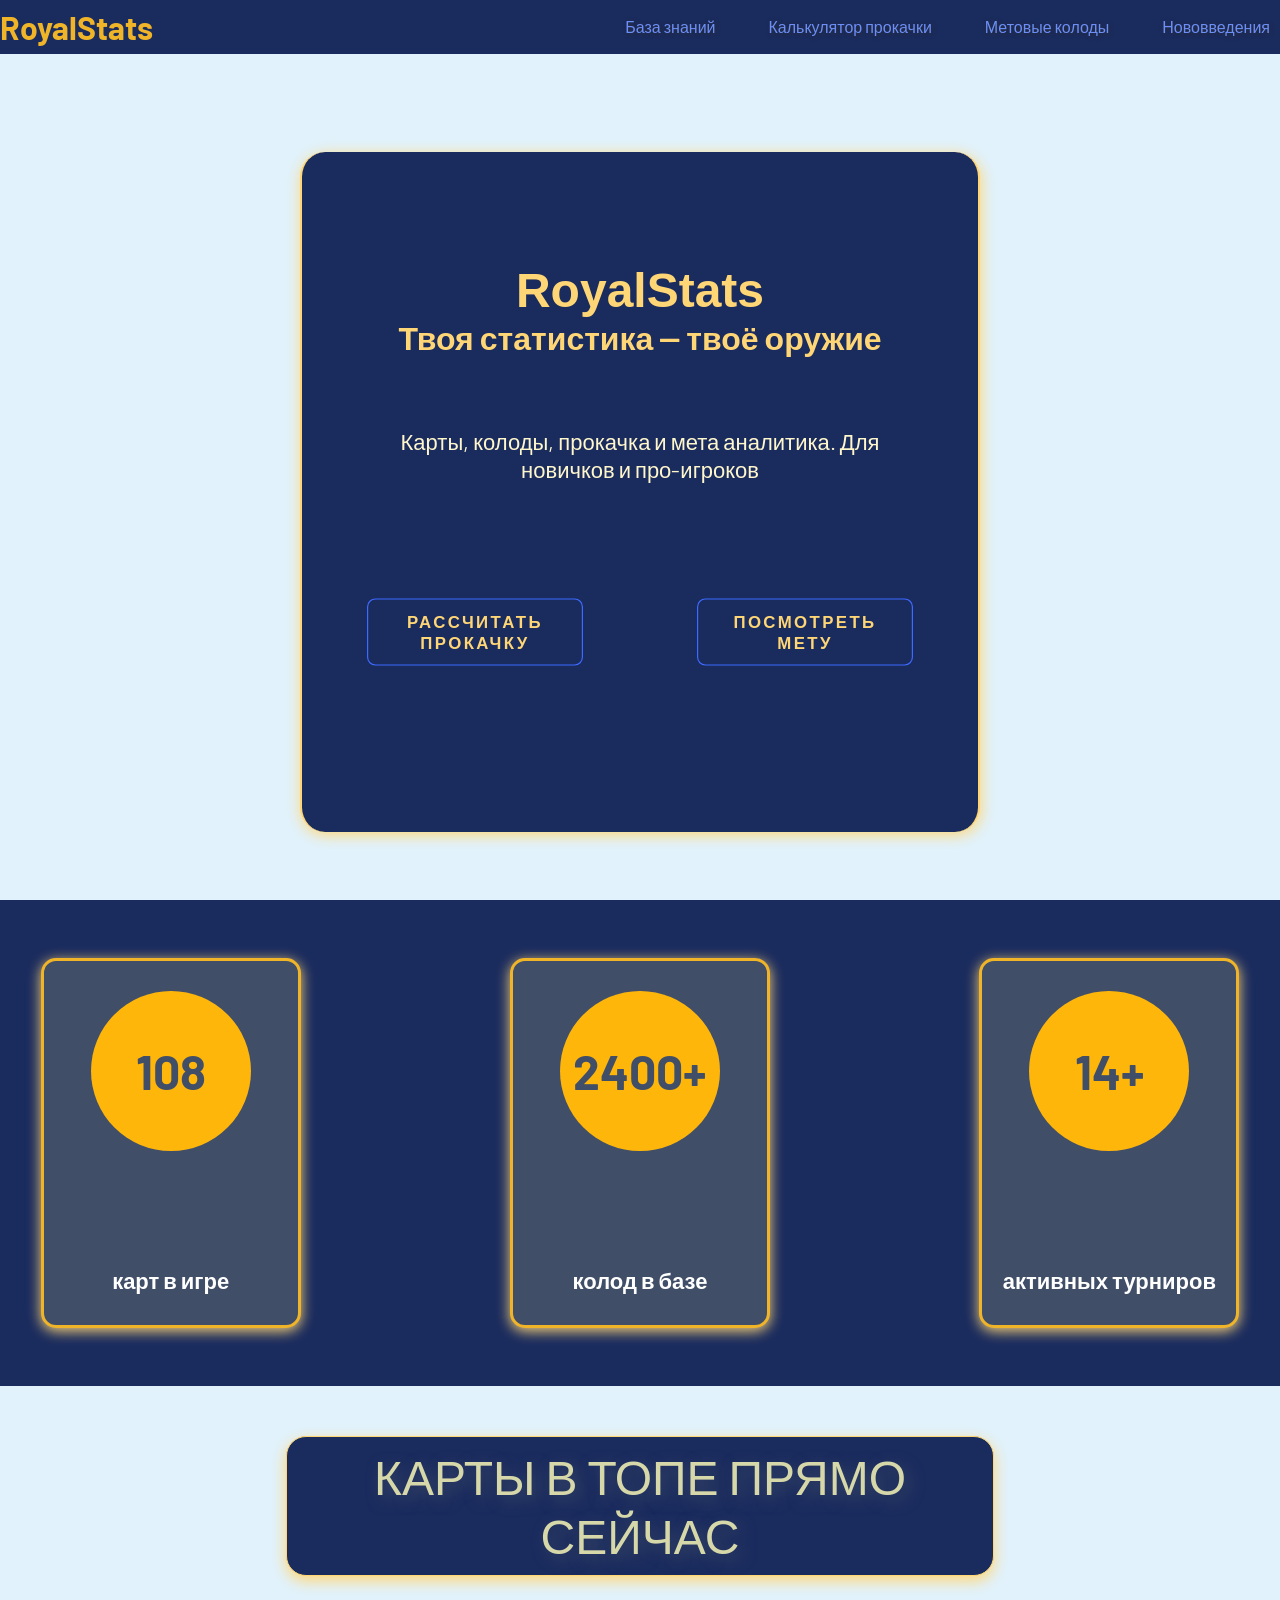
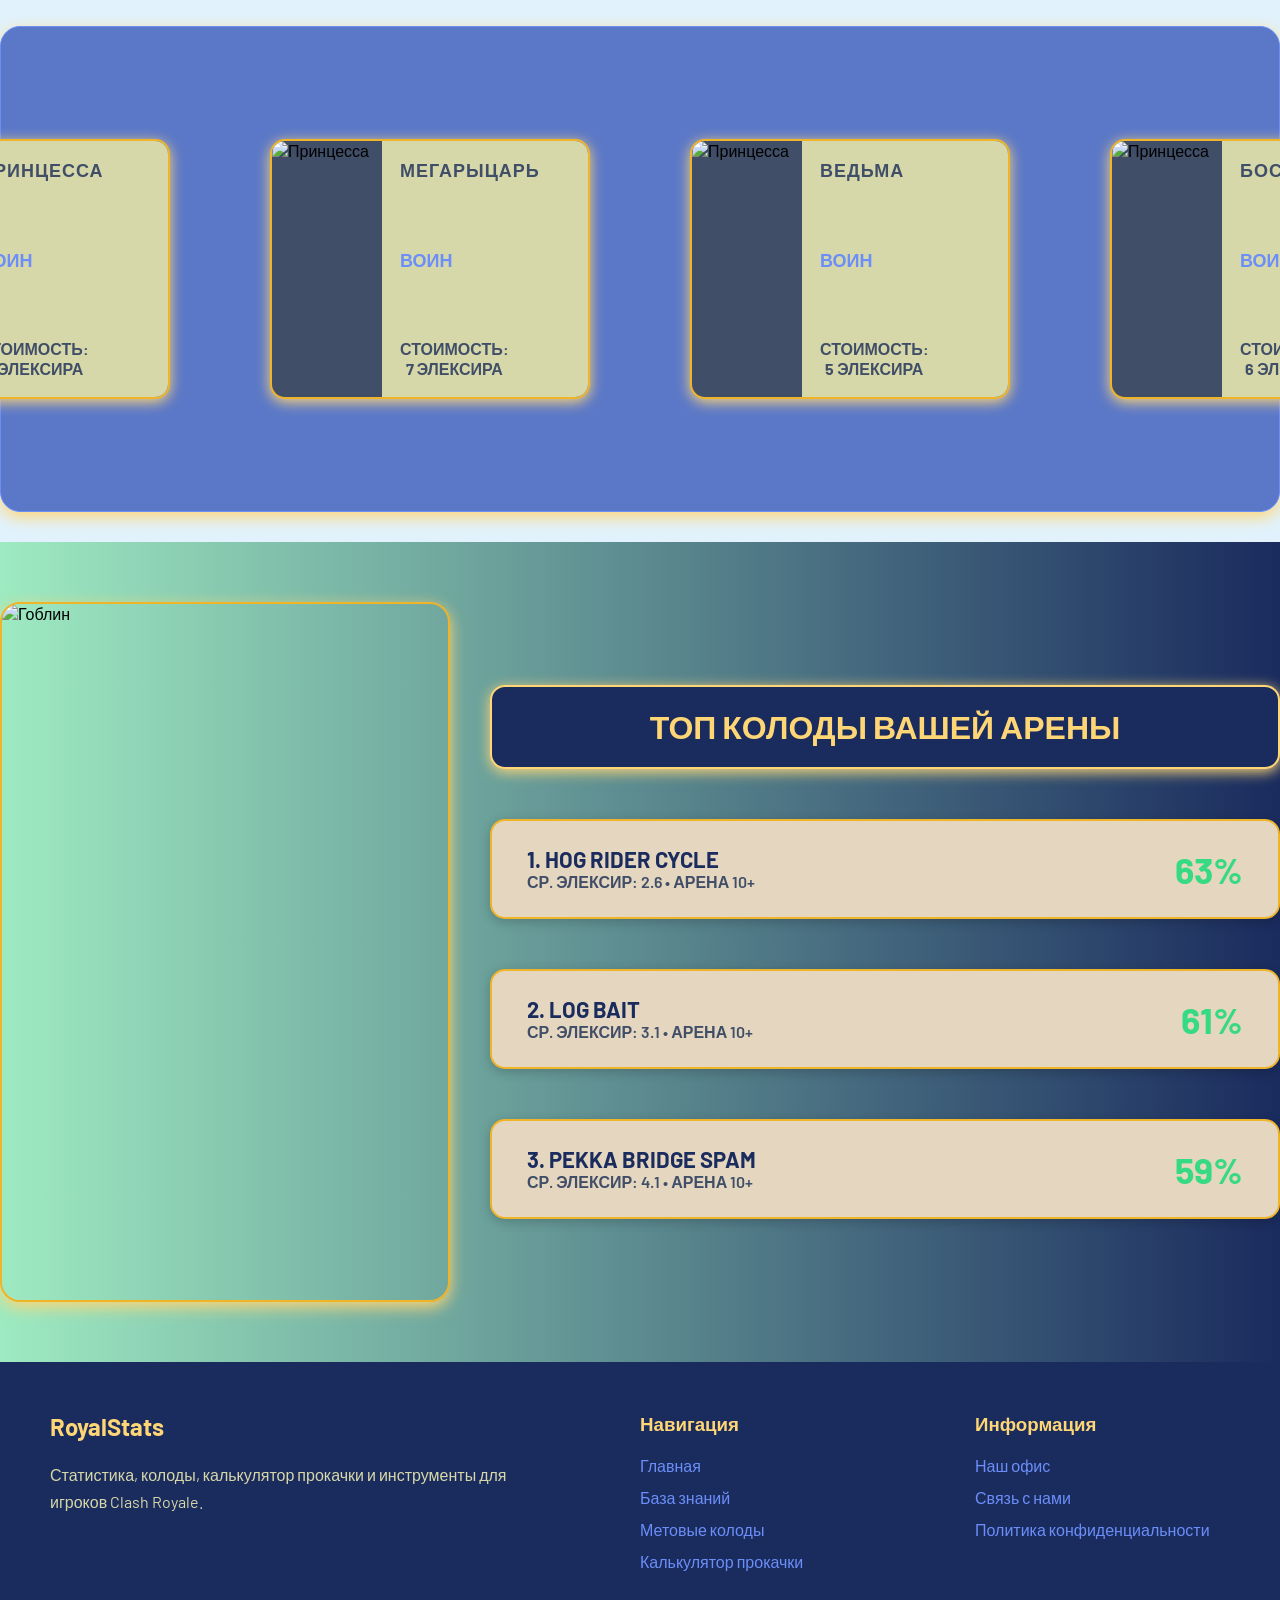
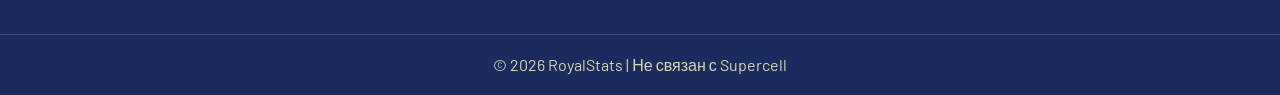
==== index.html @ 70704203 "Работающие ссылки" ====
<!DOCTYPE html>
<html lang="en">
<head>
    <meta charset="UTF-8">
    <meta name="viewport" content="width=device-width, initial-scale=1.0">
    <title>RoyalStats</title>
    <link rel="stylesheet" href="main.css">
    <link href="https://fonts.googleapis.com/css2?family=Barlow:wght@400;500;700&display=swap" rel="stylesheet">
</head>

<body>
    <header>
        <div class="Header__container">
            <div class="header__content">
                <div class="logo"><a href="https://denipopov.github.io/RoyaleStats"><h1>RoyalStats</h1></a></div>
                <div class="nuvbar">
                    <ul class="link">
                        <li class="list">
                            <a href="player.html" class="item">База знаний</a>
                        </li>
                        <li class="list">
                            <a href="calculator.html" class="item">Калькулятор прокачки</a>
                        </li>
                        <li class="list">
                            <a href="Meta_decks.html" class="item" id="meta">Метовые колоды</a>
                        </li>
                        <li class="list">
                            <a href="news.html" class="item">Нововведения</a>
                        </li>
                    </ul>
                </div>
            </div>
        </div>
    </header>
    <main>
        <!-- основная инфа с ссылками на следующие страницы(активные колоды с арен, <br>подсчет уровней карn и тд короче) -->
    <section class="sec1">
      <div class="sec1__conteiner">
        <div class="sec1__content">
            <div class="sec1__block-main">
                <div class="sec1__title">
                    <p class="T-up">RoyalStats</p>
                    <p class="T-down">Твоя статистика — твоё оружие</p>
                </div>
                <div class="sec1__subtitle">
                    <p>Карты, колоды, прокачка и мета аналитика. Для новичков и про-игроков</p>
                </div>
                <div class="sec1__btns">
                    <a href="calculator.html" class="btn">Рассчитать прокачку</a>
                    <a href="Meta_decks.html" class="btn">Посмотреть мету</a>
                </div>
            </div>
        </div>
      </div>
    </section>
    <section class="sec2">
        <div class="sec2__conteiner">
            <div class="sec2__content">
                <div class="sec2__block-card">
                    <div class="card">
                        <div class="cardNum">108</div>
                        <div class="cardText">карт в игре</div>
                    </div>
                    <div class="card">
                        <div class="cardNum">2400+</div>
                        <div class="cardText">колод в базе</div>
                    </div>
                    <div class="card">
                        <div class="cardNum">14+</div>
                        <div class="cardText">активных турниров</div>
                    </div>
                </div>
            </div>
        </div>
    </section>
    <section class="sec3">
        <div class="sec3__conteiner">
            <div class="sec3__content">
                <div class="sec3__block-info">
                    <div class="info__title">
                        <p>Карты в топе прямо сейчас</p>
                    </div>
                    <div class="info-cards">
                        <div class="unit">
                            <div class="unit__img">
                                <img src="https://media.ffycdn.net/eu/supercell/bjNCTZaWkfGonTc9Vd8p.png?width=2400" alt="Принцесса" width="100">
                            </div>
                            <div class="unit__info">
                                <p class="unit__name">ПРИНЦЕССА</p>
                                <p class="unit__type">ВОИН</p>
                                <p class="unit__cost">СТОИМОСТЬ:<br>3 ЭЛЕКСИРА</p>
                            </div>
                        </div>
                         <div class="unit">
                            <div class="unit__img">
                                <img src="https://media.ffycdn.net/eu/supercell/vJcQwhbsXh2pgHV2UdtN.png?width=2400" alt="Принцесса" width="100">
                            </div>
                            <div class="unit__info">
                                <p class="unit__name">мегарыцарь</p>
                                <p class="unit__type">ВОИН</p>
                                <p class="unit__cost">СТОИМОСТЬ:<br>7 ЭЛЕКСИРА</p>
                            </div>
                        </div>
                         <div class="unit">
                            <div class="unit__img">
                                <img src="https://media.ffycdn.net/eu/supercell/9o2BPCy7njYDQkThStkM.png?width=2400" alt="Принцесса" width="100">
                            </div>
                            <div class="unit__info">
                                <p class="unit__name">ведьма</p>
                                <p class="unit__type">ВОИН</p>
                                <p class="unit__cost">СТОИМОСТЬ:<br>5 ЭЛЕКСИРА</p>
                            </div>
                        </div>
                         <div class="unit">
                            <div class="unit__img">
                                <img src="https://media.ffycdn.net/eu/supercell/BtNo5Kb7xookemgfswKz.png?width=2400" alt="Принцесса" width="100">
                            </div>
                            <div class="unit__info">
                                <p class="unit__name">босс-бандитка</p>
                                <p class="unit__type">ВОИН</p>
                                <p class="unit__cost">СТОИМОСТЬ:<br>6 ЭЛЕКСИРА</p>
                            </div>
                        </div>
                    </div>
                </div>
            </div>
        </div>
    </section>
    <section class="sec4">
        <div class="sec4__container">
            <div class="sec4__content">
                <div class="sec4__left">
                    <img src="https://images2.alphacoders.com/128/thumb-1920-1284529.jpg" alt="Гоблин">
                </div>
                <div class="sec4__right">
                    <div class="sec4__title">
                        <h2>ТОП КОЛОДЫ ВАШЕЙ АРЕНЫ</h2>
                    </div>
                    <div class="deck-card">
                        <div class="deck-info">
                            <p>1. HOG RIDER CYCLE</p>
                            <span>СР. ЭЛЕКСИР: 2.6 • АРЕНА 10+</span>
                        </div>
                        <div class="deck-winrate">
                            63%
                        </div>
                    </div>
                    <div class="deck-card">
                        <div class="deck-info">
                            <p>2. LOG BAIT</p>
                            <span>СР. ЭЛЕКСИР: 3.1 • АРЕНА 10+</span>
                        </div>
                        <div class="deck-winrate">
                            61%
                        </div>
                    </div>
                    <div class="deck-card">
                        <div class="deck-info">
                            <p>3. PEKKA BRIDGE SPAM</p>
                            <span>СР. ЭЛЕКСИР: 4.1 • АРЕНА 10+</span>
                        </div>
                        <div class="deck-winrate">
                            59%
                        </div>
                    </div>
                </div>
            </div>
        </div>
    </section>
    </main>
<footer class="footer">
    <div class="footer__content">
        <div class="footer__about">
            <h2>RoyalStats</h2>
            <p>
                Статистика, колоды, калькулятор прокачки и инструменты
                для игроков Clash Royale.
            </p>
        </div>
        <div class="footer__links">
            <h3>Навигация</h3>
            <a href="#">Главная</a>
            <a href="#">База знаний</a>
            <a href="#">Метовые колоды</a>
            <a href="#">Калькулятор прокачки</a>
        </div>
        <div class="footer__info">
            <h3>Информация</h3>
            <a href="https://maps.app.goo.gl/2d6aUvVsrnce1ypQ6" target="_blank">Наш офис</a>
            <a href="tel:+79294339472">Связь с нами</a>
            <a href="#">Политика конфиденциальности</a>
        </div>
    </div>
    <div class="footer__bottom">
        © 2026 RoyalStats | Не связан с Supercell
    </div>
</footer>
</body>
</html>
---- main.css ----
:root {
    --mainCol: #1A2B5E;
    --mainCol2: #404e68;
    --AkcCol: #6b8ef8;
    --goldCol: #F0B429;
    --lightgold: #ffd676;
    --cardBG: #d7d8a9;
    --redAkc: #DC143C;
    --akcGold:#ffb60b;
    --green: #36DA82;
    --lightGreen:#9eeac1;
    --fon: #e1f2fd;
    --cards: rgb(228, 214, 191);
    --textCol: #2C2C2A;
    --mainSize: 18px;
    --hs: 32px;
    --backText: 12px;
}

* {
    margin: 0;
    padding: 0;
    box-sizing: border-box;
    font-family: 'Barlow', sans-serif;
}

body {
    overflow-x: hidden;
}

/* Animations */
@keyframes sh02 {
    from {
        opacity: 0;
        left: 0%;
    }
    50% {
        opacity: 1;
    }
    to {
        opacity: 0;
        left: 100%;
    }
}

/* Typography */
a {
    text-decoration: none;
}

h1 {
    color: var(--goldCol);
}

h1::before {
    content: '';
    top: 20px;
    left: 15px;
    position: relative;
    z-index: 2;
    width: 10px;
    height: 10px;
    background-color: var(--redAkc);
    border-radius: 50%;
}
body{
    
}
/* Header */
.Header__container {
    display: flex;
    justify-content: center;
    background: var(--mainCol);
    background-size: cover;
    background-position: center;
    background-repeat: no-repeat;
    background-attachment: fixed;
    height: 6vh;
}

.header__content {
    width: 100vw;
    margin: 0 auto;
    max-width: 1500px;
    display: flex;
    justify-content: space-between;
    align-items: center;
}

/* Navigation */
.nuvbar ul {
    list-style: none;
    padding: 0;
}

.nuvbar li {
    display: inline-block;
    margin-right: 10px;
}

.nuvbar a {
    color: var(--AkcCol);
    text-shadow: 1px 1px 4px #2C2C2A;
    transition: all 0.3s ease-out;
    padding-left: 40px;
}

.nuvbar a:hover {
    color: var(--goldCol);
}
main {
    width: 100vw;
    height: auto;
    background-color: var(--fon);
}

.sec1 {
    height: 94vh;
    background: url('https://images.alphacoders.com/127/thumb-1920-1270388.jpg');
    background-size: cover;
    background-position: center;
    background-repeat: no-repeat;
    width: 100vw;
    display: grid;
    grid-template-rows: 1fr 1fr;
    padding: 15px;
    gap: 30px;
}
.sec1__conteiner{
    display: grid;
    height: 94vh;
    align-items: center;
    gap: 10px;
}
.sec1__content {
    width: 680px;
    max-width: 60%;
    padding: 60px;
    min-height: 40vh;
    text-align: center;
    height: 680px;
    background-color: var(--mainCol);
    border-radius: 25px;
    margin: 0 auto;
    color: var(--textCol);
    /* Border only left and right + bottom (как у вас) */
    border-left: 2px solid var(--lightgold);
    border-right: 2px solid var(--lightgold);
    /* Box-shadow только слева и справа */
    box-shadow: 1px 3px 15px rgb(255, 214, 118);
    z-index: 1;
}
.sec1__block-main {
    display: grid;
    height: 80%;
    grid-template-rows: repeat(2, 1fr);
    justify-content: center;
    align-content: start;
    align-items: center;
}
.sec__Title p {
    display: flex;
    justify-content: center;
}

.T-up {
    font-size: 500%;
    font-size: 48px;
    font-weight: bold;
    font-family: Arial, Helvetica, sans-serif;
    color: var(--lightgold);
}

.T-down {
    font-size: 32px;
    font-weight: 600;
    color: var(--lightgold);
}
.sec__Title p{
    text-shadow: 4px 3px 8px #d1a18a;
}
.sec1__subtitle {
    font-family: Arial, Helvetica, sans-serif;
    position: relative;
    margin-top: -100px;
    padding: 10px;
    font-size: 22px;
    align-items: center;
    color: #fff7cc;
}

/* Buttons */
.sec1__btns {
    display: flex;
    justify-content: center;
    column-gap: 150px;
    align-items: end;
}

.btn {
    position: relative;
    display: inline-block;
    background-color: var(--mainCol);
    padding: 10px 20px;
    border-radius: 7px;
    border: 1px solid rgb(61, 106, 255);
    font-size: 14px;
    text-transform: uppercase;
    font-weight: 600;
    letter-spacing: 2px;
    color: var(--lightgold);
    overflow: hidden;
    box-shadow: 0 0 0 0 transparent;
    transition: all 0.2s ease-in;
    cursor: pointer;
    transform: scale(1.2);
    text-align: center;
    width: 180px;
}

.btn:hover {
    background: rgb(61, 106, 255);
    box-shadow: 0 0 30px 5px rgba(0, 142, 236, 0.815);
}

.btn::before {
    content: '';
    display: block;
    width: 0;
    height: 86%;
    position: absolute;
    top: 7%;
    left: 0;
    opacity: 0;
    background: #fff;
    box-shadow: 0 0 50px 30px #fff;
    transform: skewX(-20deg);
}

.btn:hover::before {
    animation: sh02 0.5s linear;
}

/* секция 2 */
.sec2{
    /*  */
}
.sec2__conteiner{
    height: 54vh;
    background:var(--mainCol);
    width: 100vw;
}
.sec2__content{
    width: 100%;
    max-width: 1600px;
    margin: 0 auto;
}
.sec2__block-card{
    height: 54vh;
    display: grid;
    justify-items: center;
    align-items: center;
    text-align: center;
    grid-template-columns: repeat(3, 1fr);
    gap: 10%;
}
.card {
    width: 260px;
    height: 370px;
    display: flex;
    flex-direction: column;
    justify-content: space-between;
    align-items: center;
    padding: 30px 20px;
    border: 3px solid var(--goldCol);
    border-radius: 15px;
    box-shadow: 0px 3px 14px var(--lightgold);
    background-color: var(--mainCol2);
}

.cardNum {
    width: 160px;
    height: 160px;
    border-radius: 50%;
    background-color: var(--akcGold);
    display: flex;
    justify-content: center;
    align-items: center;
    font-size: 48px;
    font-weight: bold;
    color: var(--mainCol2);
}

.cardText {
    font-size: 22px;
    font-weight: 600;
    color: white;
    text-align: start;
}
/* section 3 */
.sec3{
}
.sec3__conteiner{
    height: 84vh;
    background: url('https://images5.alphacoders.com/127/thumb-1920-1270387.jpg');
    background-size: 100% 100%;
    background-position: center;
    background-repeat: no-repeat;
}
.sec3__content{
    width: 100%;
    max-width: 1600px;
    margin: 0 auto;
}
.info__title{
    font-size: 48px;
    color: var(--mainCol2);
    text-align: center;
    display: flex;
    justify-content: center;
    padding: 50px;
}
.info__title p{
    border: 1px solid var(--lightgold);
    border-radius: 20px;
    background-color: var(--mainCol);
    width: 60%;
    padding: 10px;
    text-transform: uppercase;
    color: var(--cardBG);
    text-shadow:5px 5px 15px var(--mainCol2);
    box-shadow: 0px 5px 15px var(--lightgold);
}
.info-cards{
    display: grid;
    height: 54vh;
    padding: 20px;
    grid-template-columns: 1fr 1fr 1fr 1fr;
    gap: 100px;
    align-items: center;
    justify-content: center;
    border: 1px solid var(--AkcCol);
    background-color: #4462bed8;
    box-shadow: 0px 5px 16px var(--lightgold);
    border-radius: 20px;
}
.unit {
    width: 320px;
    height: 260px;
    border-radius: 15px;
    overflow: hidden;
    background-color: var(--mainCol2);
    border: 2px solid var(--goldCol);
    box-shadow: 0px 3px 14px var(--lightgold);
    display: flex;
    flex-direction: row;
    flex-shrink: 0;
}
.unit__img {
    width: 110px;
    min-width: 110px;
    height: 100%;
    overflow: hidden;
}
.unit__img img {
    width: 100%;
    height: 100%;
    object-fit: cover;
    object-position: top center;
}
.unit__info {
    flex: 1;
    min-width: 0;
    padding: 18px;
    background-color: var(--cardBG);
    display: flex;
    flex-direction: column;
    text-align: center;
    justify-content: space-between; /* имя сверху, стоимость снизу */
    align-items: flex-start;
}
.unit__name {
    font-size: 18px;
    font-weight: 700;
    color: var(--mainCol2);
    text-transform: uppercase;
    letter-spacing: 1px;
    white-space: nowrap;
    overflow: hidden;
    text-overflow: ellipsis;
    align-self: flex-start;
}
.unit__type {
    font-size: 18px;
    font-weight: bold;
    color: var(--AkcCol);
}
.unit__cost {
    display: flex;
    align-items: end;
    align-self: flex-start;
    font-size: 16px;
    color: var(--mainCol2);
    font-weight: bold;
}

/* сек 4 */
.sec4__container{
    background: linear-gradient(
        90deg,
        var(--lightGreen),
        var(--mainCol)
    );
    padding: 60px 0;
}
.sec4__content{
    max-width: 1600px;
    margin: 0 auto;
    display: grid;
    grid-template-columns: 450px 1fr;
    gap: 40px;
    align-items: center;
}
.sec4__left{
    height: 700px;
    overflow: hidden;
    border-radius: 20px;
    border: 2px solid var(--goldCol);
    box-shadow: 0px 5px 16px var(--lightgold);
}
.sec4__left img{
    width: 100%;
    height: 100%;
    object-fit: cover;
}
.sec4__right{
    display: flex;
    flex-direction: column;
    gap: 50px;
}
.sec4__title{
    background: var(--mainCol);
    border-radius: 15px;
    padding: 20px;
    text-align: center;
    border: 2px solid var(--lightgold);
    box-shadow: 0px 3px 14px var(--lightgold);
}
.sec4__title h2{
    color: var(--lightgold);
    font-size: 32px;
}
.deck-card{
    background: var(--cards);
    border-radius: 15px;
    padding: 25px 35px;
    display: flex;
    justify-content: space-between;
    align-items: center;
    border: 2px solid var(--goldCol);
    box-shadow: 0px 3px 12px rgba(0,0,0,.2);
    transition: .3s;
}
.deck-card:hover{
    transform: translateY(-4px);
}
.deck-info p{
    font-size: 22px;
    font-weight: 700;
    color: var(--mainCol);
}
.deck-info span{
    color: var(--mainCol2);
    font-weight: 600;
}
.deck-winrate{
    font-size: 36px;
    font-weight: bold;
    color: var(--green);
}
.footer{
    background-color: var(--mainCol);
    /*border-top: 2px solid var(--goldCol);*/
}
.footer__content{
    max-width: 1600px;
    margin: 0 auto;
    padding: 50px;

    display: grid;
    grid-template-columns: 2fr 1fr 1fr;
    gap: 80px;
}
.footer h2,
.footer h3{
    color: var(--lightgold);
    margin-bottom: 20px;
}
.footer p{
    color: var(--cardBG);
    line-height: 1.7;
}
.footer a{
    display: block;
    margin-bottom: 12px;
    color: var(--AkcCol);
    transition: .3s;
}
.footer a:hover{
    color: var(--goldCol);
}
.footer__bottom{
    text-align: center;
    padding: 20px;

    color: var(--cardBG);

    border-top: 1px solid rgba(255,255,255,.15);
}
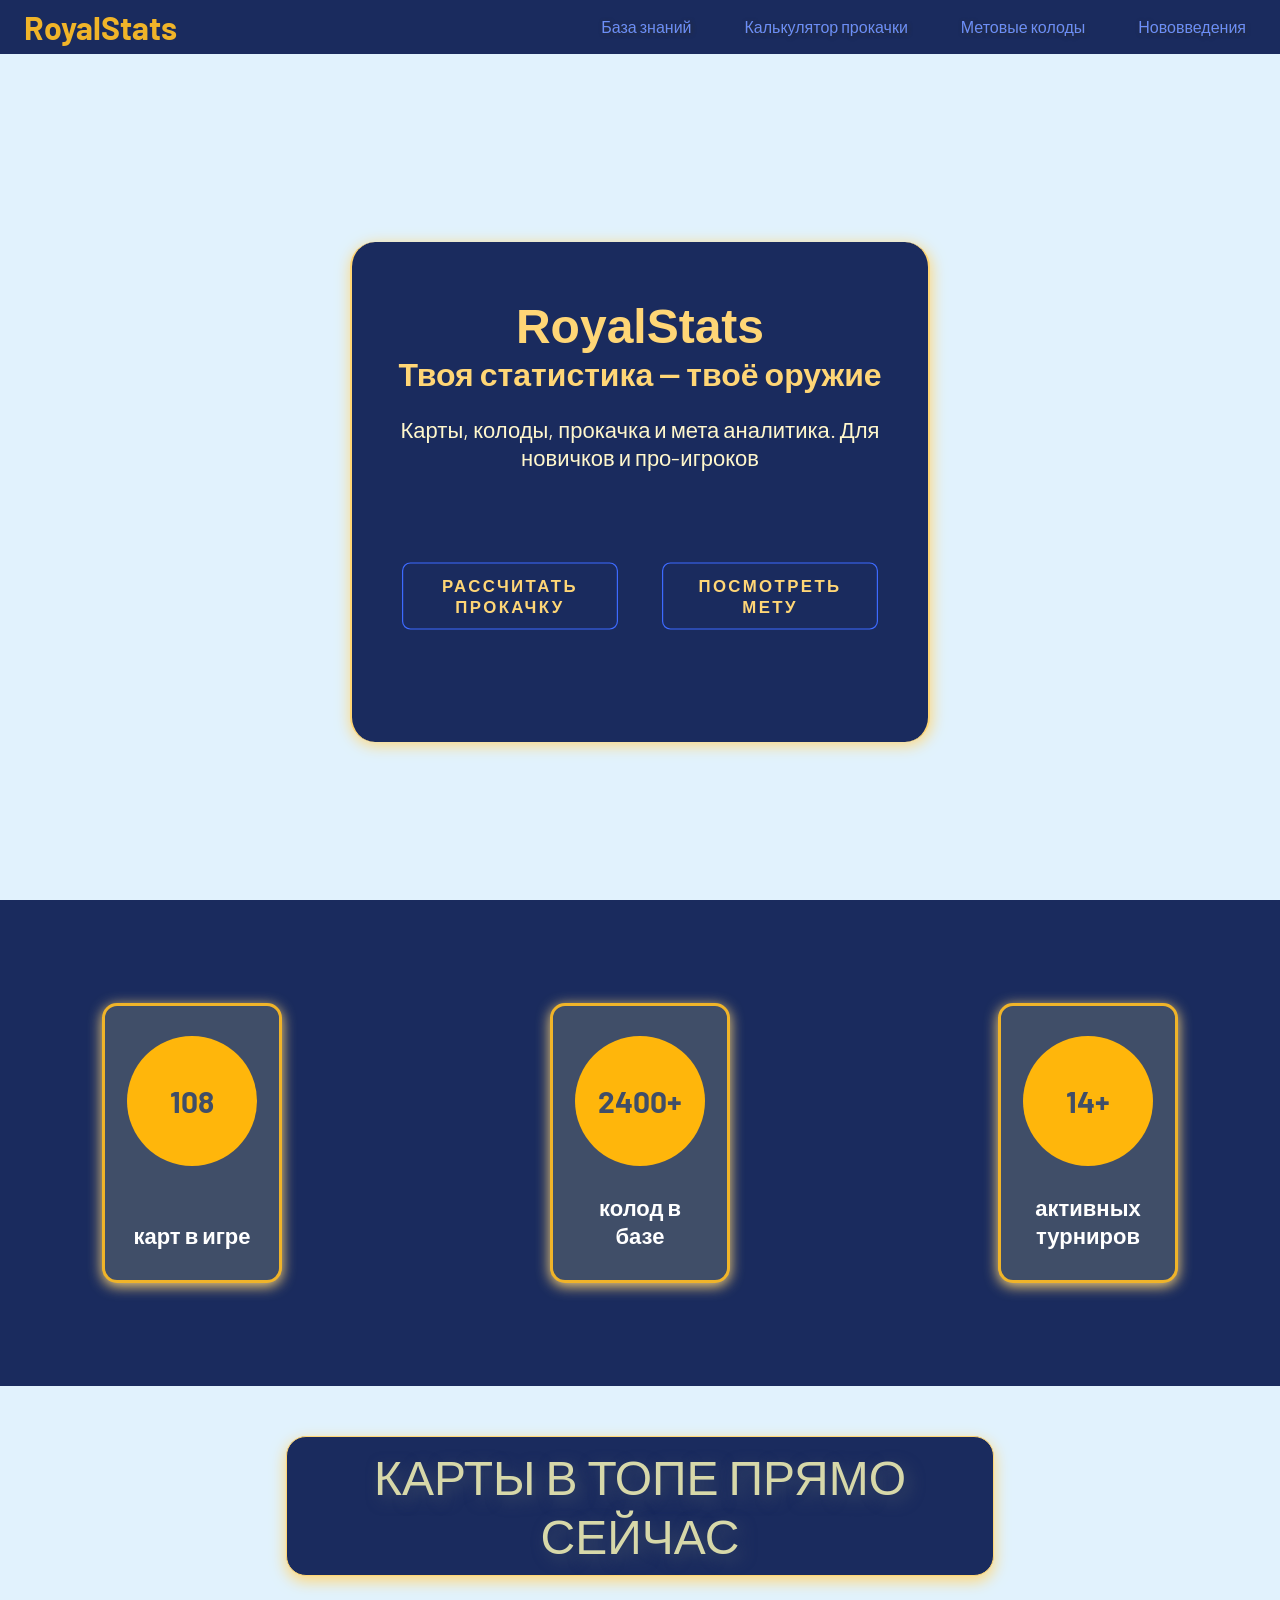
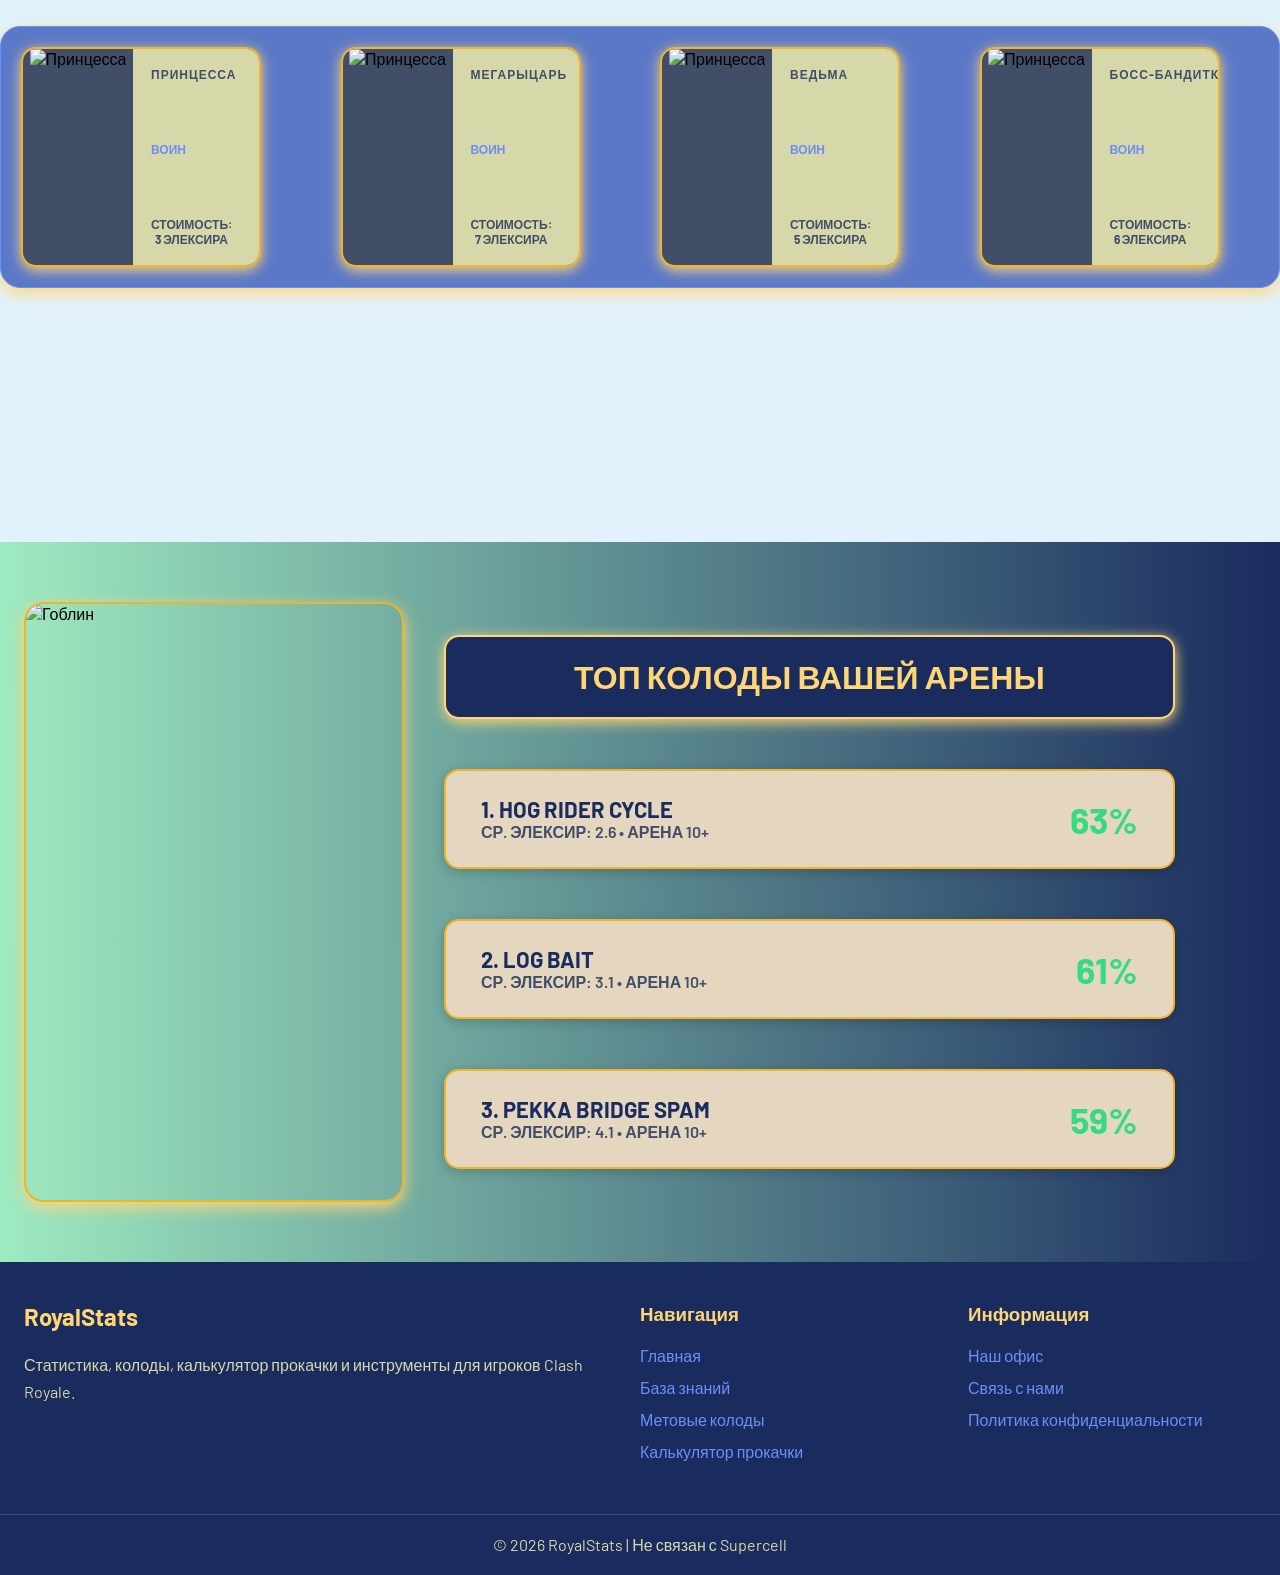
==== commit 5a99b9e2: "Update index.html" ====
--- a/index.html
+++ b/index.html
@@ -5,6 +5,7 @@
     <meta name="viewport" content="width=device-width, initial-scale=1.0">
     <title>RoyalStats</title>
     <link rel="stylesheet" href="main.css">
+    <link rel="stylesheet" href="media-main.css">
     <link href="https://fonts.googleapis.com/css2?family=Barlow:wght@400;500;700&display=swap" rel="stylesheet">
 </head>
 
--- a/media-main.css
+++ b/media-main.css
@@ -0,0 +1,479 @@
+/* 1280px — ноутбуки */
+@media (max-width: 1280px) {
+    .header__content {
+        padding: 0 24px;
+    }
+ 
+    .sec1__content {
+        width: 580px;
+        max-width: 70%;
+        padding: 30px;
+        height: 500px;
+    }
+    .sec1__btns{
+        column-gap: 80PX;
+    }
+    .sec2__block-card {
+        gap: 5%;
+    }
+ 
+    .card {
+        width: 180px;
+        height: 280px;
+    }
+ 
+    .cardNum {
+        width: 130px;
+        height: 130px;
+        font-size: 30px;
+    }
+    .cardText{
+        font-size: 22px;
+        text-align: center;
+    }
+    /* sec2 */
+    .info-cards {
+        gap: 40px;
+        height: 80%;
+        grid-template-columns: repeat(4, 1fr);
+    }
+    
+    .unit {
+        width: 240px;
+        height: 220px;
+        text-align: center;
+    }
+    .unit__info{
+        text-align: center;
+    }
+    .unit__name, .unit__cost, .unit__type{
+        font-size: 12px;
+    }
+    .sec4__content {
+        grid-template-columns: 380px 1fr;
+        padding: 0 24px;
+    }
+    .sec4__title{
+        width: 90%;
+    }
+    .deck-card{
+        width: 90%;
+    }
+    .sec4__left {
+        height: 600px;
+    }
+ 
+    .footer__content {
+        padding: 40px 24px;
+        gap: 40px;
+    }
+}
+ 
+/* 1024px — планшет ландшафт */
+@media (max-width: 1024px) {
+    .Header__container {
+        height: auto;
+        padding: 12px 0;
+    }
+ 
+    .header__content {
+        flex-direction: column;
+        gap: 10px;
+        padding: 0 16px;
+    }
+ 
+    .nuvbar a {
+        padding-left: 20px;
+        font-size: 14px;
+    }
+ 
+    .sec1 {
+        height: auto;
+        min-height: 90vh;
+        padding: 40px 16px;
+    }
+ 
+    .sec1__conteiner {
+        height: auto;
+        justify-items: center;
+    }
+ 
+    .sec1__content {
+        width: 100%;
+        max-width: 100%;
+        height: auto;
+        padding: 40px 30px;
+    }
+ 
+    .T-up {
+        font-size: 36px;
+    }
+ 
+    .T-down {
+        font-size: 24px;
+    }
+ 
+    .sec1__subtitle {
+        font-size: 18px;
+        margin-top: -60px;
+    }
+ 
+    .sec1__btns {
+        column-gap: 40px;
+        margin-top: 20px;
+    }
+ 
+    .sec2__conteiner {
+        height: auto;
+        padding: 40px 16px;
+    }
+ 
+    .sec2__block-card {
+        height: auto;
+        gap: 20px;
+        padding: 20px 0;
+    }
+ 
+    .card {
+        width: 100%;
+        max-width: 260px;
+        height: 280px;
+    }
+ 
+    .sec3__conteiner {
+        height: auto;
+        min-height: 60vh;
+        padding: 40px 16px;
+        background-size: cover;
+    }
+ 
+    .info-cards {
+        grid-template-columns: repeat(2, 1fr);
+        gap: 20px;
+        height: auto;
+    }
+ 
+    .unit {
+        width: 100%;
+    }
+ 
+    .sec4__content {
+        grid-template-columns: 1fr;
+        padding: 0 16px;
+    }
+ 
+    .sec4__left {
+        height: 350px;
+        max-width: 500px;
+        margin: 0 auto;
+        width: 100%;
+    }
+ 
+    .footer__content {
+        grid-template-columns: 1fr 1fr;
+        gap: 30px;
+        padding: 40px 16px;
+    }
+ 
+    .footer__about {
+        grid-column: 1 / -1;
+    }
+}
+ 
+/* 768px — планшет портрет */
+@media (max-width: 768px) {
+    .nuvbar ul {
+        display: flex;
+        flex-wrap: wrap;
+        justify-content: center;
+        gap: 4px;
+    }
+ 
+    .nuvbar li {
+        margin: 0;
+    }
+ 
+    .nuvbar a {
+        padding: 6px 10px;
+        font-size: 13px;
+    }
+ 
+    .sec1__content {
+        padding: 30px 20px;
+    }
+ 
+    .T-up {
+        font-size: 30px;
+    }
+ 
+    .T-down {
+        font-size: 20px;
+    }
+ 
+    .sec1__subtitle {
+        font-size: 16px;
+        margin-top: -30px;
+    }
+ 
+    .sec1__btns {
+        flex-direction: column;
+        align-items: center;
+        gap: 16px;
+        column-gap: 0;
+    }
+ 
+    .btn {
+        width: 220px;
+        transform: scale(1);
+    }
+ 
+    .sec2__block-card {
+        grid-template-columns: 1fr;
+        justify-items: center;
+        gap: 20px;
+    }
+ 
+    .card {
+        max-width: 300px;
+        width: 100%;
+    }
+ 
+    .info__title {
+        font-size: 28px;
+        padding: 30px 16px;
+    }
+ 
+    .info__title p {
+        width: 90%;
+    }
+ 
+    .info-cards {
+        grid-template-columns: 1fr 1fr;
+        gap: 16px;
+    }
+ 
+    .unit {
+        flex-direction: column;
+        width: 100%;
+        height: auto;
+    }
+ 
+    .unit__img {
+        width: 100%;
+        min-width: unset;
+        height: 160px;
+    }
+ 
+    .sec4__container {
+        padding: 40px 0;
+    }
+ 
+    .sec4__title h2 {
+        font-size: 22px;
+    }
+ 
+    .deck-card {
+        padding: 18px 20px;
+    }
+ 
+    .deck-info p {
+        font-size: 16px;
+    }
+ 
+    .deck-winrate {
+        font-size: 28px;
+    }
+ 
+    .footer__content {
+        grid-template-columns: 1fr;
+        gap: 24px;
+    }
+ 
+    .footer__about {
+        grid-column: auto;
+    }
+}
+ 
+/* 480px — мобайл */
+@media (max-width: 480px) {
+    .Header__container {
+        padding: 10px 0;
+    }
+ 
+    .logo h1 {
+        font-size: 22px;
+    }
+ 
+    .nuvbar a {
+        font-size: 12px;
+        padding: 5px 8px;
+    }
+ 
+    .sec1 {
+        height: 20vh;
+        align-items: center;
+        min-height: 60vh;
+    }
+    .sec2{
+        display: none;
+    }
+    .sec1__content {
+        padding: 0;
+        border-radius: 16px;
+        padding: 40px;
+        min-height: 20vh;
+        width: 300px;
+    }
+ 
+    .T-up {
+        font-size: 26px;
+    }
+ 
+    .T-down {
+        font-size: 17px;
+    }
+ 
+    .sec1__subtitle {
+        font-size: 14px;
+        margin-top: -10px;
+    }
+ 
+    .btn {
+        width: 200px;
+        font-size: 12px;
+        padding: 10px 16px;
+    }
+ 
+    .sec2__conteiner {
+        padding: 30px 12px;
+    }
+ 
+    .card {
+        height: 240px;
+    }
+ 
+    .cardNum {
+        width: 100px;
+        height: 100px;
+        font-size: 32px;
+    }
+ 
+    .cardText {
+        font-size: 18px;
+    }
+ 
+    .sec3__conteiner {
+        padding: 24px 12px;
+        padding-bottom: 20px;
+    }
+    .sec3__block-info{
+        display: grid;
+    }
+    .info__title {
+        font-size: 20px;
+        padding: 20px 12px;
+    }
+ 
+    .info__title p {
+        width: 100%;
+        padding: 8px;
+    }
+ 
+    .info-cards {
+        grid-template-columns: 1fr;
+        gap: 12px;
+    }
+ 
+    .unit {
+        flex-direction: row;
+        height: 140px;
+    }
+ 
+    .unit__img {
+        width: 100px;
+        min-width: 100px;
+        height: 100%;
+    }
+    .unit__info{
+        text-align: center;
+        width: 100%;
+    }
+    .info-cards{
+        background-color: rgba(240, 255, 255, 0);
+        border: none;
+        box-shadow: none;
+        display: grid;
+        row-gap: 40px;
+    }
+    .unit__name {
+        font-size: 14px;
+    }
+ 
+    .unit__type {
+        font-size: 14px;
+    }
+ 
+    .unit__cost {
+        font-size: 13px;
+    }
+ 
+    .sec4__container {
+        padding: 30px 0;
+    }
+ 
+    .sec4__content {
+        padding: 0 12px;
+        gap: 24px;
+        max-width: 390px;
+        margin: 0 auto;
+    }
+ 
+    .sec4__left {
+        height: 250px;
+        width: 80%;
+        display: none;
+        justify-content: center;
+    }
+
+    .sec4__right {
+        justify-content: center;
+        display: flex;
+        gap: 16px;
+        width: 406px;
+        justify-content: center;
+        position: relative;
+    }
+ 
+    .sec4__title h2 {
+        font-size: 18px;
+    }
+ 
+    .deck-card {
+        padding: 14px 16px;
+        width: 365px;
+        text-align: center;
+    }
+ 
+    .deck-info p {
+        font-size: 14px;
+    }
+ 
+    .deck-info span {
+        font-size: 12px;
+    }
+ 
+    .deck-winrate {
+        font-size: 24px;
+    }
+ 
+    .footer__content {
+        padding: 30px 12px;
+        gap: 20px;
+        text-align: center;
+    }
+ 
+    .footer__bottom {
+        font-size: 13px;
+        padding: 16px 12px;
+    }
+}
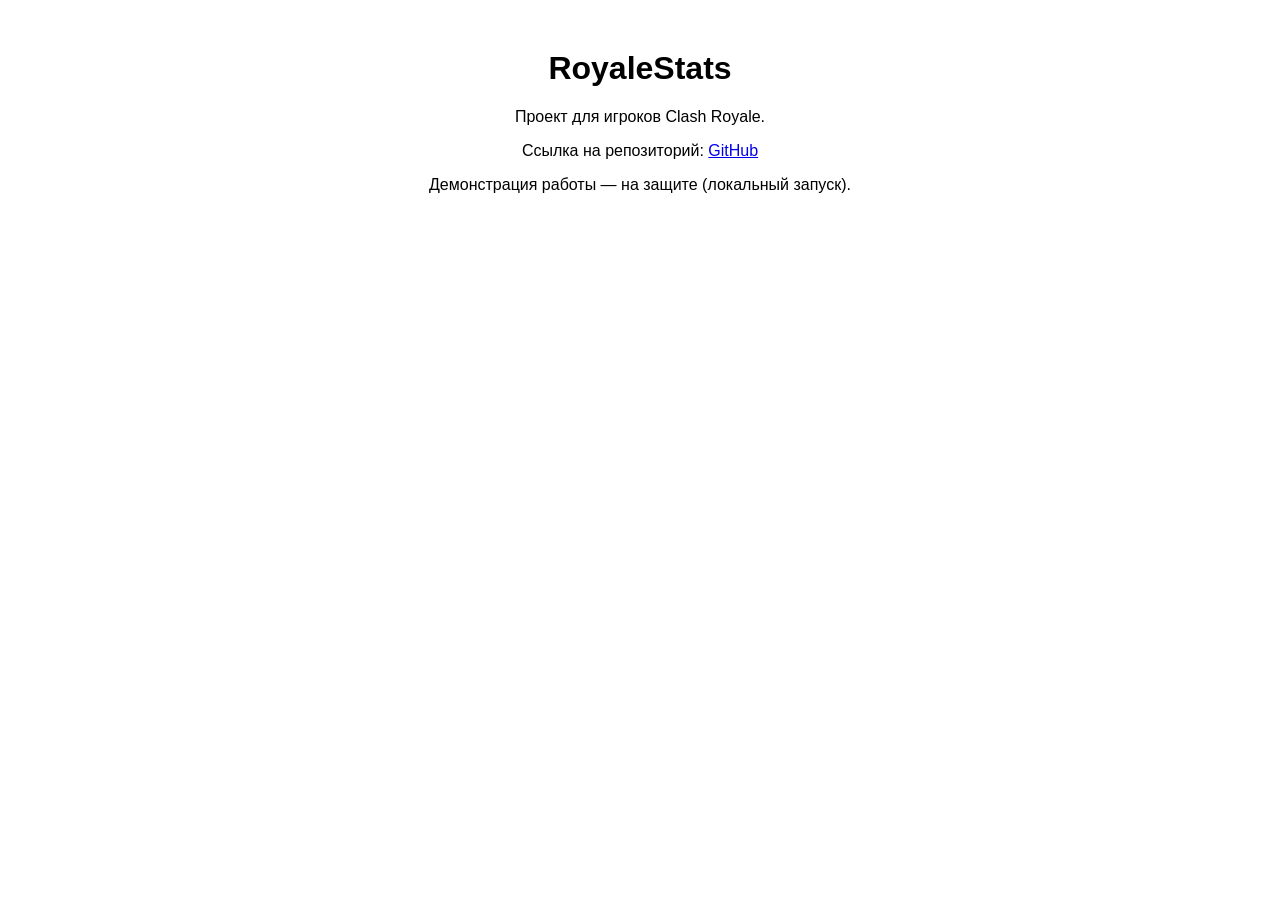
==== commit 8cad09ed: "." ====
--- a/index.html
+++ b/index.html
@@ -1,200 +1,13 @@
 <!DOCTYPE html>
-<html lang="en">
+<html>
 <head>
     <meta charset="UTF-8">
-    <meta name="viewport" content="width=device-width, initial-scale=1.0">
-    <title>RoyalStats</title>
-    <link rel="stylesheet" href="main.css">
-    <link rel="stylesheet" href="media-main.css">
-    <link href="https://fonts.googleapis.com/css2?family=Barlow:wght@400;500;700&display=swap" rel="stylesheet">
+    <title>RoyaleStats</title>
 </head>
-
-<body>
-    <header>
-        <div class="Header__container">
-            <div class="header__content">
-                <div class="logo"><a href="https://denipopov.github.io/RoyaleStats"><h1>RoyalStats</h1></a></div>
-                <div class="nuvbar">
-                    <ul class="link">
-                        <li class="list">
-                            <a href="player.html" class="item">База знаний</a>
-                        </li>
-                        <li class="list">
-                            <a href="calculator.html" class="item">Калькулятор прокачки</a>
-                        </li>
-                        <li class="list">
-                            <a href="Meta_decks.html" class="item" id="meta">Метовые колоды</a>
-                        </li>
-                        <li class="list">
-                            <a href="news.html" class="item">Нововведения</a>
-                        </li>
-                    </ul>
-                </div>
-            </div>
-        </div>
-    </header>
-    <main>
-        <!-- основная инфа с ссылками на следующие страницы(активные колоды с арен, <br>подсчет уровней карn и тд короче) -->
-    <section class="sec1">
-      <div class="sec1__conteiner">
-        <div class="sec1__content">
-            <div class="sec1__block-main">
-                <div class="sec1__title">
-                    <p class="T-up">RoyalStats</p>
-                    <p class="T-down">Твоя статистика — твоё оружие</p>
-                </div>
-                <div class="sec1__subtitle">
-                    <p>Карты, колоды, прокачка и мета аналитика. Для новичков и про-игроков</p>
-                </div>
-                <div class="sec1__btns">
-                    <a href="calculator.html" class="btn">Рассчитать прокачку</a>
-                    <a href="Meta_decks.html" class="btn">Посмотреть мету</a>
-                </div>
-            </div>
-        </div>
-      </div>
-    </section>
-    <section class="sec2">
-        <div class="sec2__conteiner">
-            <div class="sec2__content">
-                <div class="sec2__block-card">
-                    <div class="card">
-                        <div class="cardNum">108</div>
-                        <div class="cardText">карт в игре</div>
-                    </div>
-                    <div class="card">
-                        <div class="cardNum">2400+</div>
-                        <div class="cardText">колод в базе</div>
-                    </div>
-                    <div class="card">
-                        <div class="cardNum">14+</div>
-                        <div class="cardText">активных турниров</div>
-                    </div>
-                </div>
-            </div>
-        </div>
-    </section>
-    <section class="sec3">
-        <div class="sec3__conteiner">
-            <div class="sec3__content">
-                <div class="sec3__block-info">
-                    <div class="info__title">
-                        <p>Карты в топе прямо сейчас</p>
-                    </div>
-                    <div class="info-cards">
-                        <div class="unit">
-                            <div class="unit__img">
-                                <img src="https://media.ffycdn.net/eu/supercell/bjNCTZaWkfGonTc9Vd8p.png?width=2400" alt="Принцесса" width="100">
-                            </div>
-                            <div class="unit__info">
-                                <p class="unit__name">ПРИНЦЕССА</p>
-                                <p class="unit__type">ВОИН</p>
-                                <p class="unit__cost">СТОИМОСТЬ:<br>3 ЭЛЕКСИРА</p>
-                            </div>
-                        </div>
-                         <div class="unit">
-                            <div class="unit__img">
-                                <img src="https://media.ffycdn.net/eu/supercell/vJcQwhbsXh2pgHV2UdtN.png?width=2400" alt="Принцесса" width="100">
-                            </div>
-                            <div class="unit__info">
-                                <p class="unit__name">мегарыцарь</p>
-                                <p class="unit__type">ВОИН</p>
-                                <p class="unit__cost">СТОИМОСТЬ:<br>7 ЭЛЕКСИРА</p>
-                            </div>
-                        </div>
-                         <div class="unit">
-                            <div class="unit__img">
-                                <img src="https://media.ffycdn.net/eu/supercell/9o2BPCy7njYDQkThStkM.png?width=2400" alt="Принцесса" width="100">
-                            </div>
-                            <div class="unit__info">
-                                <p class="unit__name">ведьма</p>
-                                <p class="unit__type">ВОИН</p>
-                                <p class="unit__cost">СТОИМОСТЬ:<br>5 ЭЛЕКСИРА</p>
-                            </div>
-                        </div>
-                         <div class="unit">
-                            <div class="unit__img">
-                                <img src="https://media.ffycdn.net/eu/supercell/BtNo5Kb7xookemgfswKz.png?width=2400" alt="Принцесса" width="100">
-                            </div>
-                            <div class="unit__info">
-                                <p class="unit__name">босс-бандитка</p>
-                                <p class="unit__type">ВОИН</p>
-                                <p class="unit__cost">СТОИМОСТЬ:<br>6 ЭЛЕКСИРА</p>
-                            </div>
-                        </div>
-                    </div>
-                </div>
-            </div>
-        </div>
-    </section>
-    <section class="sec4">
-        <div class="sec4__container">
-            <div class="sec4__content">
-                <div class="sec4__left">
-                    <img src="https://images2.alphacoders.com/128/thumb-1920-1284529.jpg" alt="Гоблин">
-                </div>
-                <div class="sec4__right">
-                    <div class="sec4__title">
-                        <h2>ТОП КОЛОДЫ ВАШЕЙ АРЕНЫ</h2>
-                    </div>
-                    <div class="deck-card">
-                        <div class="deck-info">
-                            <p>1. HOG RIDER CYCLE</p>
-                            <span>СР. ЭЛЕКСИР: 2.6 • АРЕНА 10+</span>
-                        </div>
-                        <div class="deck-winrate">
-                            63%
-                        </div>
-                    </div>
-                    <div class="deck-card">
-                        <div class="deck-info">
-                            <p>2. LOG BAIT</p>
-                            <span>СР. ЭЛЕКСИР: 3.1 • АРЕНА 10+</span>
-                        </div>
-                        <div class="deck-winrate">
-                            61%
-                        </div>
-                    </div>
-                    <div class="deck-card">
-                        <div class="deck-info">
-                            <p>3. PEKKA BRIDGE SPAM</p>
-                            <span>СР. ЭЛЕКСИР: 4.1 • АРЕНА 10+</span>
-                        </div>
-                        <div class="deck-winrate">
-                            59%
-                        </div>
-                    </div>
-                </div>
-            </div>
-        </div>
-    </section>
-    </main>
-<footer class="footer">
-    <div class="footer__content">
-        <div class="footer__about">
-            <h2>RoyalStats</h2>
-            <p>
-                Статистика, колоды, калькулятор прокачки и инструменты
-                для игроков Clash Royale.
-            </p>
-        </div>
-        <div class="footer__links">
-            <h3>Навигация</h3>
-            <a href="#">Главная</a>
-            <a href="#">База знаний</a>
-            <a href="#">Метовые колоды</a>
-            <a href="#">Калькулятор прокачки</a>
-        </div>
-        <div class="footer__info">
-            <h3>Информация</h3>
-            <a href="https://maps.app.goo.gl/2d6aUvVsrnce1ypQ6" target="_blank">Наш офис</a>
-            <a href="tel:+79294339472">Связь с нами</a>
-            <a href="#">Политика конфиденциальности</a>
-        </div>
-    </div>
-    <div class="footer__bottom">
-        © 2026 RoyalStats | Не связан с Supercell
-    </div>
-</footer>
+<body style="font-family: sans-serif; text-align: center; margin-top: 50px;">
+    <h1>RoyaleStats</h1>
+    <p>Проект для игроков Clash Royale.</p>
+    <p>Ссылка на репозиторий: <a href="https://github.com/DenlPopov/RoyaleStats">GitHub</a></p>
+    <p>Демонстрация работы — на защите (локальный запуск).</p>
 </body>
-</html>
+</html>
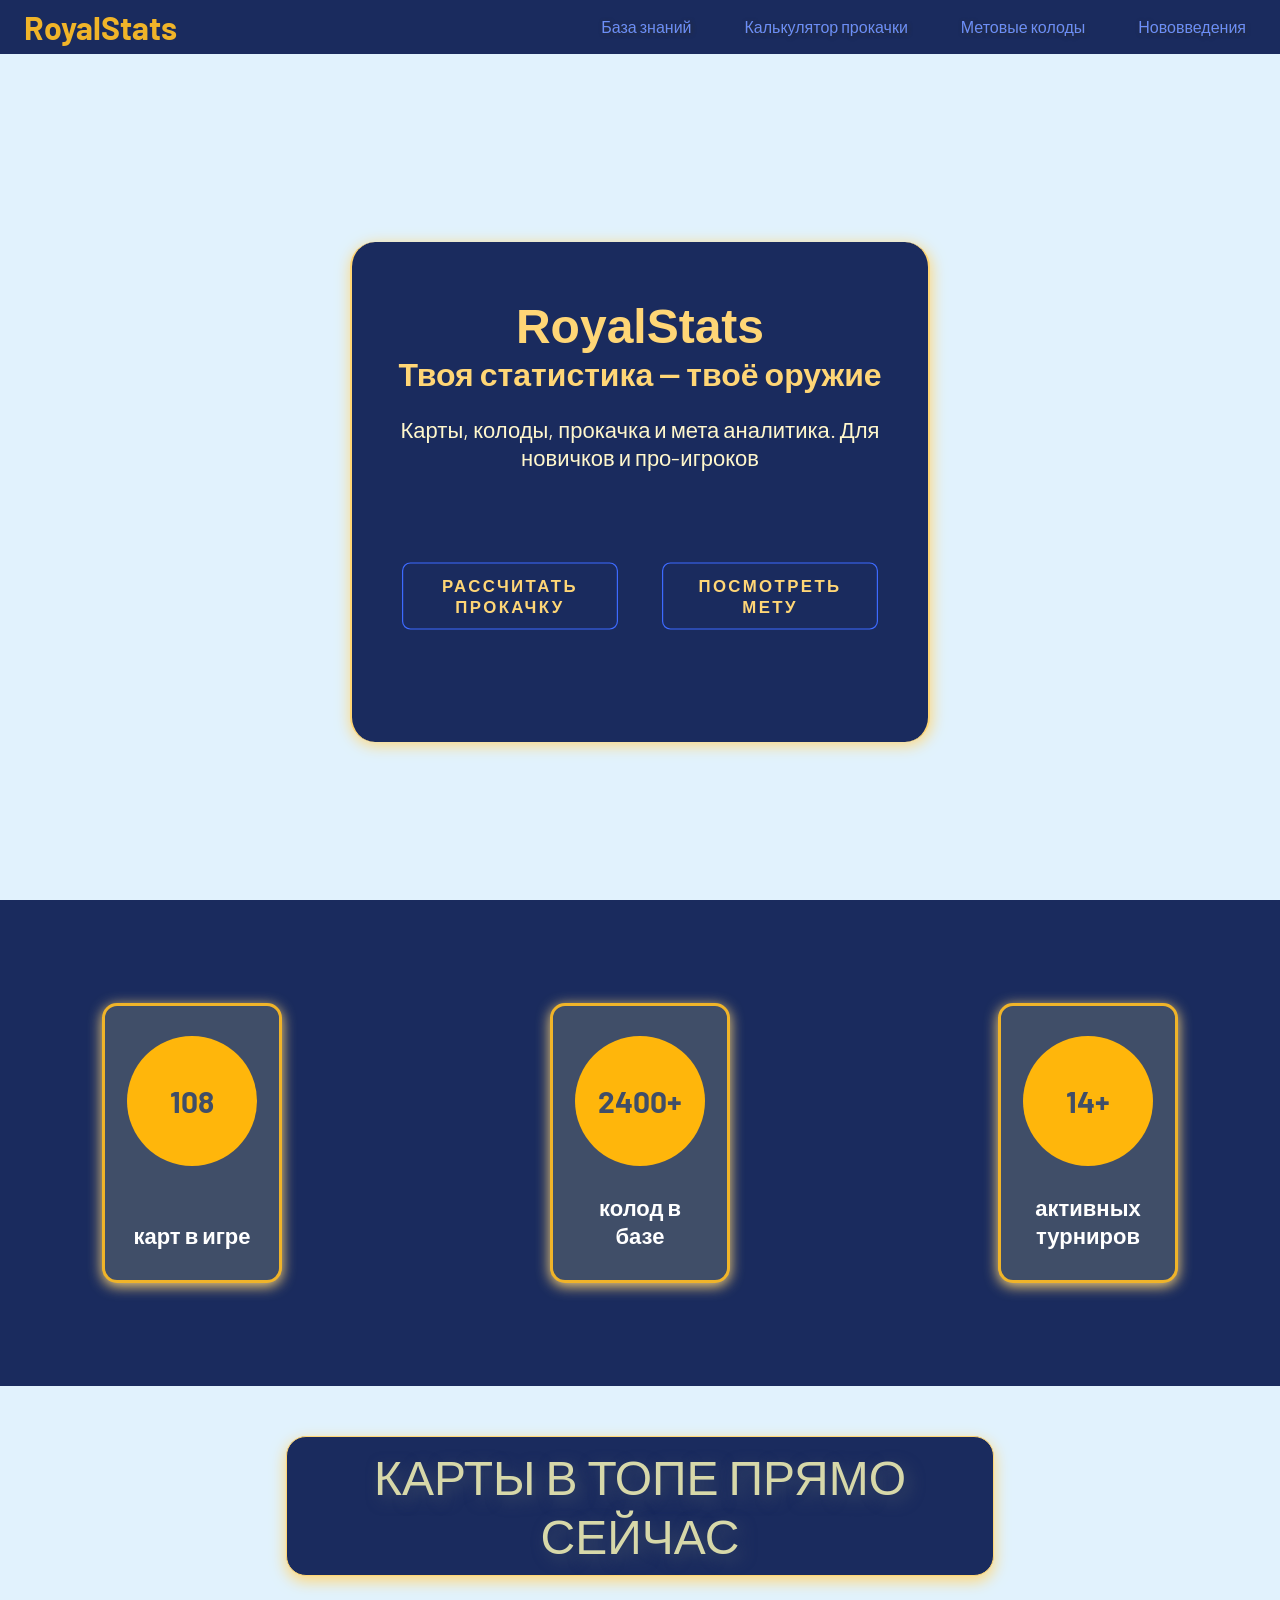
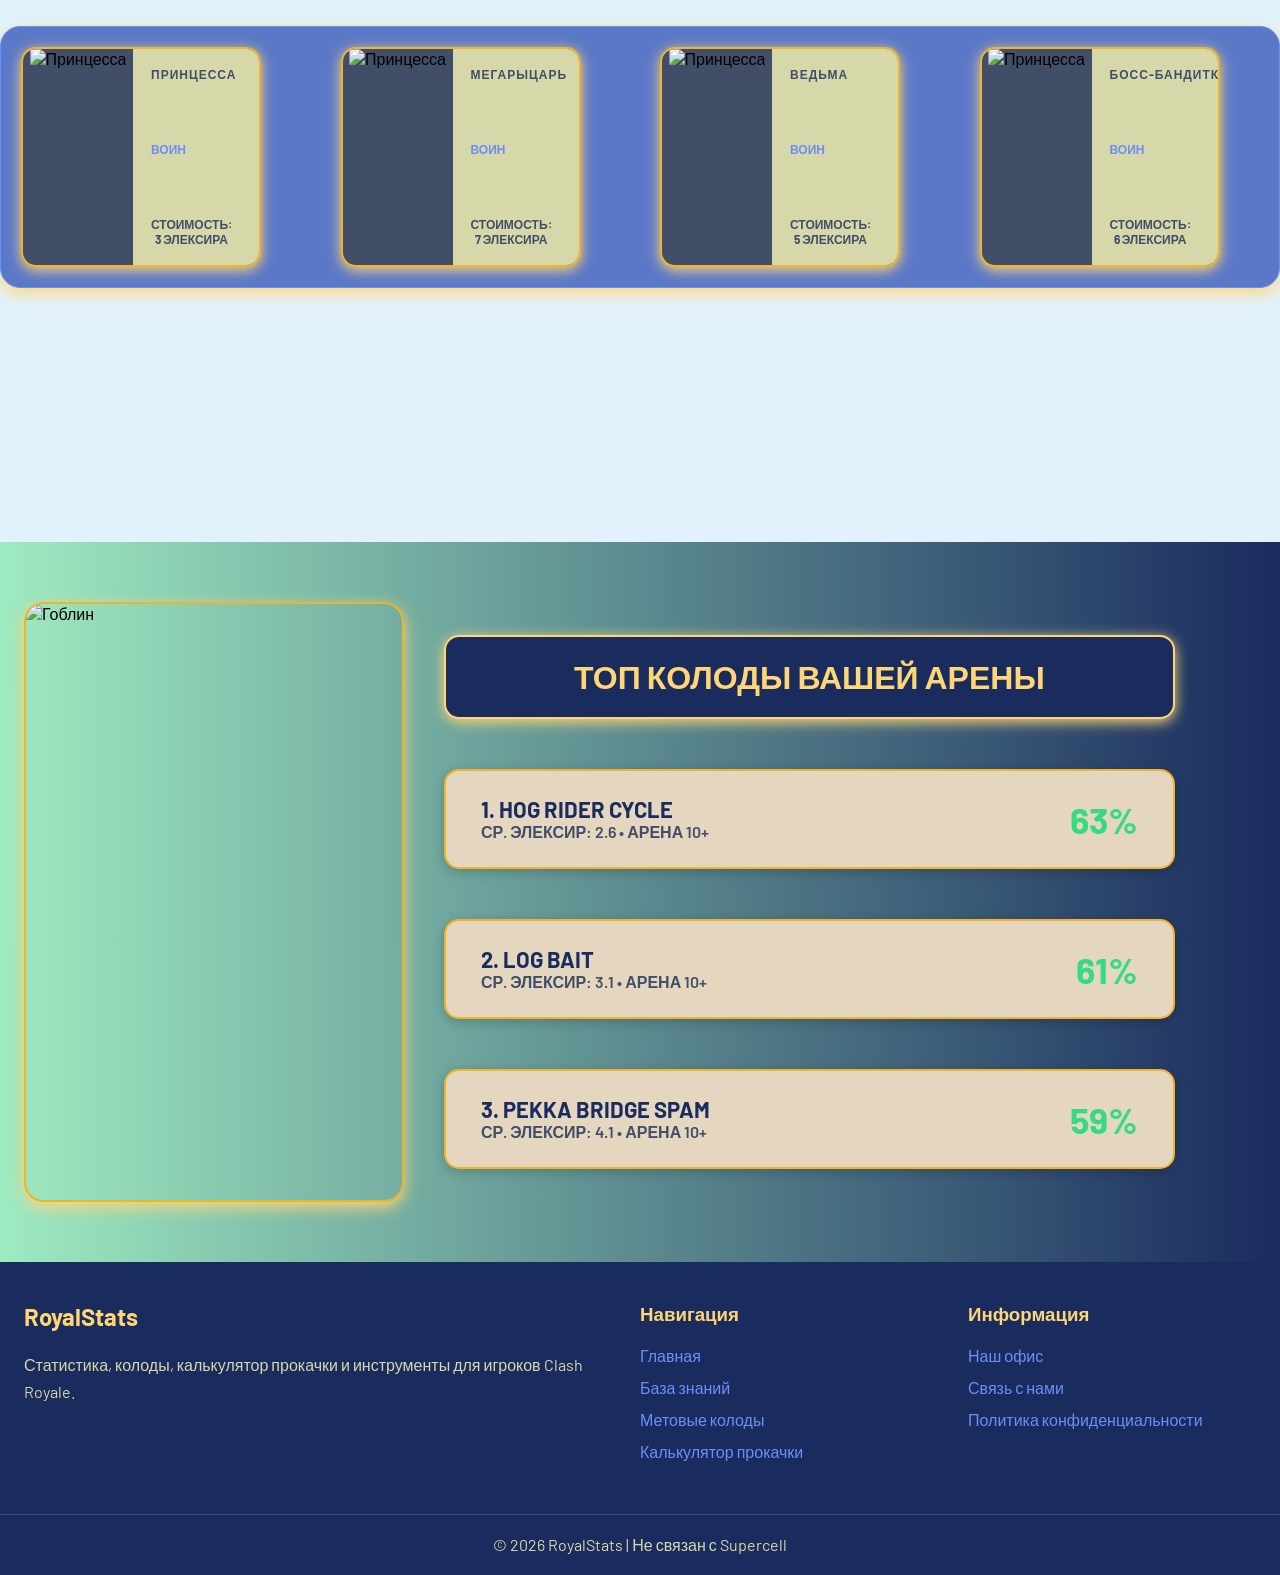
==== commit 47a19848: "Add files via upload" ====
--- a/index.html
+++ b/index.html
@@ -1,13 +1,205 @@
 <!DOCTYPE html>
-<html>
+<html lang="en">
 <head>
     <meta charset="UTF-8">
-    <title>RoyaleStats</title>
+    <meta name="viewport" content="width=device-width, initial-scale=1.0">
+    <title>RoyalStats</title>
+    <link rel="stylesheet" href="main.css">
+    <link rel="stylesheet" href="media-main.css">
+    <link href="https://fonts.googleapis.com/css2?family=Barlow:wght@400;500;700&display=swap" rel="stylesheet">
 </head>
-<body style="font-family: sans-serif; text-align: center; margin-top: 50px;">
-    <h1>RoyaleStats</h1>
-    <p>Проект для игроков Clash Royale.</p>
-    <p>Ссылка на репозиторий: <a href="https://github.com/DenlPopov/RoyaleStats">GitHub</a></p>
-    <p>Демонстрация работы — на защите (локальный запуск).</p>
+
+<body>
+    <header>
+        <div class="Header__container">
+            <div class="header__content">
+                <div class="logo"><a href="/index.html"><h1>RoyalStats</h1></a></div>
+                <button class="burger" id="burger" onclick="this.classList.toggle('open'); document.querySelector('.nuvbar').classList.toggle('open')">
+                    <span></span>
+                    <span></span>
+                    <span></span>
+                </button>
+                <div class="nuvbar">
+                    <ul class="link">
+                        <li class="list">
+                            <a href="/player.html" class="item">База знаний</a>
+                        </li>
+                        <li class="list">
+                            <a href="/calculator.html" class="item">Калькулятор прокачки</a>
+                        </li>
+                        <li class="list">
+                            <a href="/Meta_decks.html" class="item" id="meta">Метовые колоды</a>
+                        </li>
+                        <li class="list">
+                            <a href="/news.html" class="item">Нововведения</a>
+                        </li>
+                    </ul>
+                </div>
+            </div>
+        </div>
+    </header>
+    <main>
+        <!-- основная инфа с ссылками на следующие страницы(активные колоды с арен, <br>подсчет уровней карn и тд короче) -->
+    <section class="sec1">
+      <div class="sec1__conteiner">
+        <div class="sec1__content">
+            <div class="sec1__block-main">
+                <div class="sec1__title">
+                    <p class="T-up">RoyalStats</p>
+                    <p class="T-down">Твоя статистика — твоё оружие</p>
+                </div>
+                <div class="sec1__subtitle">
+                    <p>Карты, колоды, прокачка и мета аналитика. Для новичков и про-игроков</p>
+                </div>
+                <div class="sec1__btns">
+                    <a href="calculator.html" class="btn">Рассчитать прокачку</a>
+                    <a href="Meta_decks.html" class="btn">Посмотреть мету</a>
+                </div>
+            </div>
+        </div>
+      </div>
+    </section>
+    <section class="sec2">
+        <div class="sec2__conteiner">
+            <div class="sec2__content">
+                <div class="sec2__block-card">
+                    <div class="card">
+                        <div class="cardNum">108</div>
+                        <div class="cardText">карт в игре</div>
+                    </div>
+                    <div class="card">
+                        <div class="cardNum">2400+</div>
+                        <div class="cardText">колод в базе</div>
+                    </div>
+                    <div class="card">
+                        <div class="cardNum">14+</div>
+                        <div class="cardText">активных турниров</div>
+                    </div>
+                </div>
+            </div>
+        </div>
+    </section>
+    <section class="sec3">
+        <div class="sec3__conteiner">
+            <div class="sec3__content">
+                <div class="sec3__block-info">
+                    <div class="info__title">
+                        <p>Карты в топе прямо сейчас</p>
+                    </div>
+                    <div class="info-cards">
+                        <div class="unit">
+                            <div class="unit__img">
+                                <img src="https://media.ffycdn.net/eu/supercell/bjNCTZaWkfGonTc9Vd8p.png?width=2400" alt="Принцесса" width="100">
+                            </div>
+                            <div class="unit__info">
+                                <p class="unit__name">ПРИНЦЕССА</p>
+                                <p class="unit__type">ВОИН</p>
+                                <p class="unit__cost">СТОИМОСТЬ:<br>3 ЭЛЕКСИРА</p>
+                            </div>
+                        </div>
+                         <div class="unit">
+                            <div class="unit__img">
+                                <img src="https://media.ffycdn.net/eu/supercell/vJcQwhbsXh2pgHV2UdtN.png?width=2400" alt="Принцесса" width="100">
+                            </div>
+                            <div class="unit__info">
+                                <p class="unit__name">мегарыцарь</p>
+                                <p class="unit__type">ВОИН</p>
+                                <p class="unit__cost">СТОИМОСТЬ:<br>7 ЭЛЕКСИРА</p>
+                            </div>
+                        </div>
+                         <div class="unit">
+                            <div class="unit__img">
+                                <img src="https://media.ffycdn.net/eu/supercell/9o2BPCy7njYDQkThStkM.png?width=2400" alt="Принцесса" width="100">
+                            </div>
+                            <div class="unit__info">
+                                <p class="unit__name">ведьма</p>
+                                <p class="unit__type">ВОИН</p>
+                                <p class="unit__cost">СТОИМОСТЬ:<br>5 ЭЛЕКСИРА</p>
+                            </div>
+                        </div>
+                         <div class="unit">
+                            <div class="unit__img">
+                                <img src="https://media.ffycdn.net/eu/supercell/BtNo5Kb7xookemgfswKz.png?width=2400" alt="Принцесса" width="100">
+                            </div>
+                            <div class="unit__info">
+                                <p class="unit__name">босс-бандитка</p>
+                                <p class="unit__type">ВОИН</p>
+                                <p class="unit__cost">СТОИМОСТЬ:<br>6 ЭЛЕКСИРА</p>
+                            </div>
+                        </div>
+                    </div>
+                </div>
+            </div>
+        </div>
+    </section>
+    <section class="sec4">
+        <div class="sec4__container">
+            <div class="sec4__content">
+                <div class="sec4__left">
+                    <img src="https://images2.alphacoders.com/128/thumb-1920-1284529.jpg" alt="Гоблин">
+                </div>
+                <div class="sec4__right">
+                    <div class="sec4__title">
+                        <h2>ТОП КОЛОДЫ ВАШЕЙ АРЕНЫ</h2>
+                    </div>
+                    <div class="deck-card">
+                        <div class="deck-info">
+                            <p>1. HOG RIDER CYCLE</p>
+                            <span>СР. ЭЛЕКСИР: 2.6 • АРЕНА 10+</span>
+                        </div>
+                        <div class="deck-winrate">
+                            63%
+                        </div>
+                    </div>
+                    <div class="deck-card">
+                        <div class="deck-info">
+                            <p>2. LOG BAIT</p>
+                            <span>СР. ЭЛЕКСИР: 3.1 • АРЕНА 10+</span>
+                        </div>
+                        <div class="deck-winrate">
+                            61%
+                        </div>
+                    </div>
+                    <div class="deck-card">
+                        <div class="deck-info">
+                            <p>3. PEKKA BRIDGE SPAM</p>
+                            <span>СР. ЭЛЕКСИР: 4.1 • АРЕНА 10+</span>
+                        </div>
+                        <div class="deck-winrate">
+                            59%
+                        </div>
+                    </div>
+                </div>
+            </div>
+        </div>
+    </section>
+    </main>
+<footer class="footer">
+    <div class="footer__content">
+        <div class="footer__about">
+            <h2>RoyalStats</h2>
+            <p>
+                Статистика, колоды, калькулятор прокачки и инструменты
+                для игроков Clash Royale.
+            </p>
+        </div>
+        <div class="footer__links">
+            <h3>Навигация</h3>
+            <a href="/index.html">Главная</a>
+            <a href="/player.html">База знаний</a>
+            <a href="/Meta_decks.html">Метовые колоды</a>
+            <a href="/calculator.html">Калькулятор прокачки</a>
+        </div>
+        <div class="footer__info">
+            <h3>Информация</h3>
+            <a href="https://maps.app.goo.gl/2d6aUvVsrnce1ypQ6" target="_blank">Наш офис</a>
+            <a href="tel:+79294339472">Связь с нами</a>
+            <a href="#">Политика конфиденциальности</a>
+        </div>
+    </div>
+    <div class="footer__bottom">
+        © 2026 RoyalStats | Не связан с Supercell
+    </div>
+</footer>
 </body>
-</html>+</html>
--- a/main.css
+++ b/main.css
@@ -0,0 +1,676 @@
+:root {
+    --mainCol: #1A2B5E;
+    --mainCol2: #404e68;
+    --AkcCol: #6b8ef8;
+    --goldCol: #F0B429;
+    --lightgold: #ffd676;
+    --cardBG: #d7d8a9;
+    --redAkc: #DC143C;
+    --akcGold:#ffb60b;
+    --green: #36DA82;
+    --lightGreen:#9eeac1;
+    --fon: #e1f2fd;
+    --cards: rgb(228, 214, 191);
+    --textCol: #2C2C2A;
+    --mainSize: 18px;
+    --hs: 32px;
+    --backText: 12px;
+}
+
+* {
+    margin: 0;
+    padding: 0;
+    box-sizing: border-box;
+    font-family: 'Barlow', sans-serif;
+}
+
+body {
+    overflow-x: hidden;
+}
+
+/* Animations */
+@keyframes sh02 {
+    from {
+        opacity: 0;
+        left: 0%;
+    }
+    50% {
+        opacity: 1;
+    }
+    to {
+        opacity: 0;
+        left: 100%;
+    }
+}
+
+/* Typography */
+a {
+    text-decoration: none;
+}
+
+h1 {
+    color: var(--goldCol);
+}
+
+h1::before {
+    content: '';
+    top: 20px;
+    left: 15px;
+    position: relative;
+    z-index: 2;
+    width: 10px;
+    height: 10px;
+    background-color: var(--redAkc);
+    border-radius: 50%;
+}
+
+/* Header */
+.burger { 
+    display: none; 
+}
+.Header__container {
+    display: flex;
+    justify-content: center;
+    background: var(--mainCol);
+    background-size: cover;
+    background-position: center;
+    background-repeat: no-repeat;
+    background-attachment: fixed;
+    height: 6vh;
+}
+
+.header__content {
+    width: 100vw;
+    margin: 0 auto;
+    max-width: 1500px;
+    display: flex;
+    justify-content: space-between;
+    align-items: center;
+}
+
+/* Navigation */
+.nuvbar ul {
+    list-style: none;
+    padding: 0;
+}
+
+.nuvbar li {
+    display: inline-block;
+    margin-right: 10px;
+}
+
+.nuvbar a {
+    color: var(--AkcCol);
+    text-shadow: 1px 1px 4px #2C2C2A;
+    transition: all 0.3s ease-out;
+    padding-left: 40px;
+}
+
+.nuvbar a:hover {
+    color: var(--goldCol);
+}
+main {
+    width: 100vw;
+    height: auto;
+    background-color: var(--fon);
+}
+
+.sec1 {
+    height: 94vh;
+    background: url('https://images.alphacoders.com/127/thumb-1920-1270388.jpg');
+    background-size: cover;
+    background-position: center;
+    background-repeat: no-repeat;
+    width: 100vw;
+    display: grid;
+    padding: 15px;
+    gap: 30px;
+}
+.sec1__conteiner{
+    display: grid;
+    height: 94vh;
+    align-items: center;
+    gap: 10px;
+}
+.sec1__content {
+    width: 680px;
+    max-width: 60%;
+    padding: 60px;
+    min-height: 40vh;
+    text-align: center;
+    height: 680px;
+    background-color: var(--mainCol);
+    border-radius: 25px;
+    margin: 0 auto;
+    color: var(--textCol);
+    /* Border only left and right + bottom (как у вас) */
+    border-left: 2px solid var(--lightgold);
+    border-right: 2px solid var(--lightgold);
+    /* Box-shadow только слева и справа */
+    box-shadow: 1px 3px 15px rgb(255, 214, 118);
+    z-index: 1;
+}
+.sec1__block-main {
+    display: grid;
+    height: 80%;
+    grid-template-rows: repeat(2, 1fr);
+    justify-content: center;
+    align-content: start;
+    align-items: center;
+}
+.sec__Title p {
+    display: flex;
+    justify-content: center;
+}
+
+.T-up {
+    font-size: 500%;
+    font-size: 48px;
+    font-weight: bold;
+    font-family: Arial, Helvetica, sans-serif;
+    color: var(--lightgold);
+}
+
+.T-down {
+    font-size: 32px;
+    font-weight: 600;
+    color: var(--lightgold);
+}
+.sec__Title p{
+    text-shadow: 4px 3px 8px #d1a18a;
+}
+.sec1__subtitle {
+    font-family: Arial, Helvetica, sans-serif;
+    position: relative;
+    margin-top: -100px;
+    padding: 10px;
+    font-size: 22px;
+    align-items: center;
+    color: #fff7cc;
+}
+
+/* Buttons */
+.sec1__btns {
+    display: flex;
+    justify-content: center;
+    column-gap: 150px;
+    align-items: end;
+}
+
+.btn {
+    position: relative;
+    display: inline-block;
+    background-color: var(--mainCol);
+    padding: 10px 20px;
+    border-radius: 7px;
+    border: 1px solid rgb(61, 106, 255);
+    font-size: 14px;
+    text-transform: uppercase;
+    font-weight: 600;
+    letter-spacing: 2px;
+    color: var(--lightgold);
+    overflow: hidden;
+    box-shadow: 0 0 0 0 transparent;
+    transition: all 0.2s ease-in;
+    cursor: pointer;
+    transform: scale(1.2);
+    text-align: center;
+    width: 180px;
+}
+
+.btn:hover {
+    background: rgb(61, 106, 255);
+    box-shadow: 0 0 30px 5px rgba(0, 142, 236, 0.815);
+}
+
+.btn::before {
+    content: '';
+    display: block;
+    width: 0;
+    height: 86%;
+    position: absolute;
+    top: 7%;
+    left: 0;
+    opacity: 0;
+    background: #fff;
+    box-shadow: 0 0 50px 30px #fff;
+    transform: skewX(-20deg);
+}
+
+.btn:hover::before {
+    animation: sh02 0.5s linear;
+}
+
+/* секция 2 */
+.sec2{
+    /*  */
+}
+.sec2__conteiner{
+    height: 54vh;
+    background:var(--mainCol);
+    width: 100vw;
+}
+.sec2__content{
+    width: 100%;
+    max-width: 1600px;
+    margin: 0 auto;
+}
+.sec2__block-card{
+    height: 54vh;
+    display: grid;
+    justify-items: center;
+    align-items: center;
+    text-align: center;
+    grid-template-columns: repeat(3, 1fr);
+    gap: 10%;
+}
+.card {
+    width: 260px;
+    height: 370px;
+    display: flex;
+    flex-direction: column;
+    justify-content: space-between;
+    align-items: center;
+    padding: 30px 20px;
+    border: 3px solid var(--goldCol);
+    border-radius: 15px;
+    box-shadow: 0px 3px 14px var(--lightgold);
+    background-color: var(--mainCol2);
+}
+
+.cardNum {
+    width: 160px;
+    height: 160px;
+    border-radius: 50%;
+    background-color: var(--akcGold);
+    display: flex;
+    justify-content: center;
+    align-items: center;
+    font-size: 48px;
+    font-weight: bold;
+    color: var(--mainCol2);
+}
+
+.cardText {
+    font-size: 22px;
+    font-weight: 600;
+    color: white;
+    text-align: start;
+}
+/* section 3 */
+.sec3{
+}
+.sec3__conteiner{
+    height: 84vh;
+    background: url('https://images5.alphacoders.com/127/thumb-1920-1270387.jpg');
+    background-size: 100% 100%;
+    background-position: center;
+    background-repeat: no-repeat;
+}
+.sec3__content{
+    width: 100%;
+    max-width: 1600px;
+    margin: 0 auto;
+}
+.info__title{
+    font-size: 48px;
+    color: var(--mainCol2);
+    text-align: center;
+    display: flex;
+    justify-content: center;
+    padding: 50px;
+}
+.info__title p{
+    border: 1px solid var(--lightgold);
+    border-radius: 20px;
+    background-color: var(--mainCol);
+    width: 60%;
+    padding: 10px;
+    text-transform: uppercase;
+    color: var(--cardBG);
+    text-shadow:5px 5px 15px var(--mainCol2);
+    box-shadow: 0px 5px 15px var(--lightgold);
+}
+.info-cards{
+    display: grid;
+    height: 54vh;
+    padding: 20px;
+    grid-template-columns: 1fr 1fr 1fr 1fr;
+    gap: 100px;
+    align-items: center;
+    justify-content: center;
+    border: 1px solid var(--AkcCol);
+    background-color: #4462bed8;
+    box-shadow: 0px 5px 16px var(--lightgold);
+    border-radius: 20px;
+}
+.unit {
+    width: 320px;
+    height: 260px;
+    border-radius: 15px;
+    overflow: hidden;
+    background-color: var(--mainCol2);
+    border: 2px solid var(--goldCol);
+    box-shadow: 0px 3px 14px var(--lightgold);
+    display: flex;
+    flex-direction: row;
+    flex-shrink: 0;
+}
+.unit__img {
+    width: 110px;
+    min-width: 110px;
+    height: 100%;
+    overflow: hidden;
+}
+.unit__img img {
+    width: 100%;
+    height: 100%;
+    object-fit: cover;
+    object-position: top center;
+}
+.unit__info {
+    flex: 1;
+    min-width: 0;
+    padding: 18px;
+    background-color: var(--cardBG);
+    display: flex;
+    flex-direction: column;
+    text-align: center;
+    justify-content: space-between; /* имя сверху, стоимость снизу */
+    align-items: flex-start;
+}
+.unit__name {
+    font-size: 18px;
+    font-weight: 700;
+    color: var(--mainCol2);
+    text-transform: uppercase;
+    letter-spacing: 1px;
+    white-space: nowrap;
+    overflow: hidden;
+    text-overflow: ellipsis;
+    align-self: flex-start;
+}
+.unit__type {
+    font-size: 18px;
+    font-weight: bold;
+    color: var(--AkcCol);
+}
+.unit__cost {
+    display: flex;
+    align-items: end;
+    align-self: flex-start;
+    font-size: 16px;
+    color: var(--mainCol2);
+    font-weight: bold;
+}
+
+/* сек 4 */
+.sec4__container{
+    background: linear-gradient(
+        90deg,
+        var(--lightGreen),
+        var(--mainCol)
+    );
+    padding: 60px 0;
+}
+.sec4__content{
+    max-width: 1600px;
+    margin: 0 auto;
+    display: grid;
+    grid-template-columns: 450px 1fr;
+    gap: 40px;
+    align-items: center;
+}
+.sec4__left{
+    height: 700px;
+    overflow: hidden;
+    border-radius: 20px;
+    border: 2px solid var(--goldCol);
+    box-shadow: 0px 5px 16px var(--lightgold);
+}
+.sec4__left img{
+    width: 100%;
+    height: 100%;
+    object-fit: cover;
+}
+.sec4__right{
+    display: flex;
+    flex-direction: column;
+    gap: 50px;
+}
+.sec4__title{
+    background: var(--mainCol);
+    border-radius: 15px;
+    padding: 20px;
+    text-align: center;
+    border: 2px solid var(--lightgold);
+    box-shadow: 0px 3px 14px var(--lightgold);
+}
+.sec4__title h2{
+    color: var(--lightgold);
+    font-size: 32px;
+}
+.deck-card{
+    background: var(--cards);
+    border-radius: 15px;
+    padding: 25px 35px;
+    display: flex;
+    justify-content: space-between;
+    align-items: center;
+    border: 2px solid var(--goldCol);
+    box-shadow: 0px 3px 12px rgba(0,0,0,.2);
+    transition: .3s;
+}
+.deck-card:hover{
+    transform: translateY(-4px);
+}
+.deck-info p{
+    font-size: 22px;
+    font-weight: 700;
+    color: var(--mainCol);
+}
+.deck-info span{
+    color: var(--mainCol2);
+    font-weight: 600;
+}
+.deck-winrate{
+    font-size: 36px;
+    font-weight: bold;
+    color: var(--green);
+}
+.footer{
+    background-color: var(--mainCol);
+}
+.footer__content{
+    max-width: 1600px;
+    margin: 0 auto;
+    padding: 50px;
+
+    display: grid;
+    grid-template-columns: 2fr 1fr 1fr;
+    gap: 80px;
+}
+.footer h2,
+.footer h3{
+    color: var(--lightgold);
+    margin-bottom: 20px;
+}
+.footer p{
+    color: var(--cardBG);
+    line-height: 1.7;
+}
+.footer a{
+    display: block;
+    margin-bottom: 12px;
+    color: var(--AkcCol);
+    transition: .3s;
+}
+.footer a:hover{
+    color: var(--goldCol);
+}
+.footer__bottom{
+    text-align: center;
+    padding: 20px;
+
+    color: var(--cardBG);
+
+    border-top: 1px solid rgba(255,255,255,.15);
+}
+/* adaptive header */
+
+@media (max-width: 1024px) {
+    .Header__container {
+        height: auto;
+        padding: 0;
+        position: relative;
+    }
+
+    .header__content {
+        padding: 12px 20px;
+        flex-wrap: wrap;
+        gap: 0;
+    }
+
+    .logo h1 {
+        font-size: 22px;
+    }
+
+    /* Бургер-кнопка — появляется */
+    .burger {
+        display: flex;
+        flex-direction: column;
+        justify-content: center;
+        gap: 5px;
+        cursor: pointer;
+        padding: 6px;
+        background: none;
+        border: none;
+    }
+
+    .burger span {
+        display: block;
+        width: 24px;
+        height: 2px;
+        background: var(--AkcCol);
+        border-radius: 2px;
+        transition: all 0.3s ease;
+    }
+
+    .burger.open span:nth-child(1) {
+        transform: translateY(7px) rotate(45deg);
+    }
+    .burger.open span:nth-child(2) {
+        opacity: 0;
+    }
+    .burger.open span:nth-child(3) {
+        transform: translateY(-7px) rotate(-45deg);
+    }
+
+    .nuvbar {
+        width: 100%;
+        max-height: 0;
+        overflow: hidden;
+        transition: max-height 0.35s ease, padding 0.3s ease;
+        background: var(--mainCol);
+        border-top: 1px solid rgba(255,255,255,0.08);
+    }
+
+    .nuvbar.open {
+        max-height: 300px;
+        padding: 8px 0 12px;
+    }
+
+    .nuvbar ul {
+        display: flex;
+        flex-direction: column;
+        gap: 0;
+    }
+
+    .nuvbar li {
+        display: block;
+        margin: 0;
+    }
+
+    .nuvbar a {
+        display: block;
+        padding: 12px 20px;
+        font-size: 15px;
+        border-bottom: 1px solid rgba(255,255,255,0.05);
+        color: var(--AkcCol);
+    }
+
+    .nuvbar a:hover {
+        background: rgba(255,255,255,0.05);
+        color: var(--goldCol);
+    }
+}
+
+@media (max-width: 480px) {
+    .header__content {
+        padding: 10px 14px;
+    }
+
+    .logo h1 {
+        font-size: 19px;
+    }
+}
+
+/* adaptive dfooter*/
+
+@media (max-width: 1024px) {
+    .footer__content {
+        padding: 40px 24px;
+        gap: 32px;
+        grid-template-columns: 1fr 1fr;
+    }
+
+    .footer__about {
+        grid-column: 1 / -1;
+        border-bottom: 1px solid rgba(255,255,255,0.1);
+        padding-bottom: 24px;
+    }
+}
+
+@media (max-width: 600px) {
+    .footer__content {
+        grid-template-columns: 1fr;
+        padding: 28px 16px;
+        gap: 24px;
+    }
+
+    .footer__about {
+        grid-column: auto;
+    }
+
+    .footer__links,
+    .footer__info {
+        padding-top: 16px;
+        border-top: 1px solid rgba(255,255,255,0.08);
+    }
+
+    .footer h2 {
+        font-size: 20px;
+        margin-bottom: 10px;
+    }
+
+    .footer h3 {
+        font-size: 15px;
+        margin-bottom: 10px;
+    }
+
+    .footer p {
+        font-size: 14px;
+        line-height: 1.6;
+    }
+
+    .footer a {
+        font-size: 14px;
+        padding: 4px 0;
+        margin-bottom: 6px;
+    }
+
+    .footer__bottom {
+        font-size: 12px;
+        padding: 14px 16px;
+    }
+}
--- a/media-main.css
+++ b/media-main.css
@@ -0,0 +1,479 @@
+/* 1280px — ноутбуки */
+@media (max-width: 1280px) {
+    .header__content {
+        padding: 0 24px;
+    }
+ 
+    .sec1__content {
+        width: 580px;
+        max-width: 70%;
+        padding: 30px;
+        height: 500px;
+    }
+    .sec1__btns{
+        column-gap: 80PX;
+    }
+    .sec2__block-card {
+        gap: 5%;
+    }
+ 
+    .card {
+        width: 180px;
+        height: 280px;
+    }
+ 
+    .cardNum {
+        width: 130px;
+        height: 130px;
+        font-size: 30px;
+    }
+    .cardText{
+        font-size: 22px;
+        text-align: center;
+    }
+    /* sec2 */
+    .info-cards {
+        gap: 40px;
+        height: 80%;
+        grid-template-columns: repeat(4, 1fr);
+    }
+    
+    .unit {
+        width: 240px;
+        height: 220px;
+        text-align: center;
+    }
+    .unit__info{
+        text-align: center;
+    }
+    .unit__name, .unit__cost, .unit__type{
+        font-size: 12px;
+    }
+    .sec4__content {
+        grid-template-columns: 380px 1fr;
+        padding: 0 24px;
+    }
+    .sec4__title{
+        width: 90%;
+    }
+    .deck-card{
+        width: 90%;
+    }
+    .sec4__left {
+        height: 600px;
+    }
+ 
+    .footer__content {
+        padding: 40px 24px;
+        gap: 40px;
+    }
+}
+ 
+/* 1024px — планшет ландшафт */
+@media (max-width: 1024px) {
+    .Header__container {
+        height: auto;
+        padding: 12px 0;
+    }
+ 
+    .header__content {
+        flex-direction: column;
+        gap: 10px;
+        padding: 0 16px;
+    }
+ 
+    .nuvbar a {
+        padding-left: 20px;
+        font-size: 14px;
+    }
+ 
+    .sec1 {
+        height: auto;
+        min-height: 90vh;
+        padding: 40px 16px;
+    }
+ 
+    .sec1__conteiner {
+        height: auto;
+        justify-items: center;
+    }
+ 
+    .sec1__content {
+        width: 100%;
+        max-width: 100%;
+        height: auto;
+        padding: 40px 30px;
+    }
+ 
+    .T-up {
+        font-size: 36px;
+    }
+ 
+    .T-down {
+        font-size: 24px;
+    }
+ 
+    .sec1__subtitle {
+        font-size: 18px;
+        margin-top: -60px;
+    }
+ 
+    .sec1__btns {
+        column-gap: 40px;
+        margin-top: 20px;
+    }
+ 
+    .sec2__conteiner {
+        height: auto;
+        padding: 40px 16px;
+    }
+ 
+    .sec2__block-card {
+        height: auto;
+        gap: 20px;
+        padding: 20px 0;
+    }
+ 
+    .card {
+        width: 100%;
+        max-width: 260px;
+        height: 280px;
+    }
+ 
+    .sec3__conteiner {
+        height: auto;
+        min-height: 60vh;
+        padding: 40px 16px;
+        background-size: cover;
+    }
+ 
+    .info-cards {
+        grid-template-columns: repeat(2, 1fr);
+        gap: 20px;
+        height: auto;
+    }
+ 
+    .unit {
+        width: 100%;
+    }
+ 
+    .sec4__content {
+        grid-template-columns: 1fr;
+        padding: 0 16px;
+    }
+ 
+    .sec4__left {
+        height: 350px;
+        max-width: 500px;
+        margin: 0 auto;
+        width: 100%;
+    }
+ 
+    .footer__content {
+        grid-template-columns: 1fr 1fr;
+        gap: 30px;
+        padding: 40px 16px;
+    }
+ 
+    .footer__about {
+        grid-column: 1 / -1;
+    }
+}
+ 
+/* 768px — планшет портрет */
+@media (max-width: 768px) {
+    .nuvbar ul {
+        display: flex;
+        flex-wrap: wrap;
+        justify-content: center;
+        gap: 4px;
+    }
+ 
+    .nuvbar li {
+        margin: 0;
+    }
+ 
+    .nuvbar a {
+        padding: 6px 10px;
+        font-size: 13px;
+    }
+ 
+    .sec1__content {
+        padding: 30px 20px;
+    }
+ 
+    .T-up {
+        font-size: 30px;
+    }
+ 
+    .T-down {
+        font-size: 20px;
+    }
+ 
+    .sec1__subtitle {
+        font-size: 16px;
+        margin-top: -30px;
+    }
+ 
+    .sec1__btns {
+        flex-direction: column;
+        align-items: center;
+        gap: 16px;
+        column-gap: 0;
+    }
+ 
+    .btn {
+        width: 220px;
+        transform: scale(1);
+    }
+ 
+    .sec2__block-card {
+        grid-template-columns: 1fr;
+        justify-items: center;
+        gap: 20px;
+    }
+ 
+    .card {
+        max-width: 300px;
+        width: 100%;
+    }
+ 
+    .info__title {
+        font-size: 28px;
+        padding: 30px 16px;
+    }
+ 
+    .info__title p {
+        width: 90%;
+    }
+ 
+    .info-cards {
+        grid-template-columns: 1fr 1fr;
+        gap: 16px;
+    }
+ 
+    .unit {
+        flex-direction: column;
+        width: 100%;
+        height: auto;
+    }
+ 
+    .unit__img {
+        width: 100%;
+        min-width: unset;
+        height: 160px;
+    }
+ 
+    .sec4__container {
+        padding: 40px 0;
+    }
+ 
+    .sec4__title h2 {
+        font-size: 22px;
+    }
+ 
+    .deck-card {
+        padding: 18px 20px;
+    }
+ 
+    .deck-info p {
+        font-size: 16px;
+    }
+ 
+    .deck-winrate {
+        font-size: 28px;
+    }
+ 
+    .footer__content {
+        grid-template-columns: 1fr;
+        gap: 24px;
+    }
+ 
+    .footer__about {
+        grid-column: auto;
+    }
+}
+ 
+/* 480px — мобайл */
+@media (max-width: 480px) {
+    .Header__container {
+        padding: 10px 0;
+    }
+ 
+    .logo h1 {
+        font-size: 22px;
+    }
+ 
+    .nuvbar a {
+        font-size: 12px;
+        padding: 5px 8px;
+    }
+ 
+    .sec1 {
+        height: 20vh;
+        align-items: center;
+        min-height: 60vh;
+    }
+    .sec2{
+        display: none;
+    }
+    .sec1__content {
+        padding: 0;
+        border-radius: 16px;
+        padding: 40px;
+        min-height: 20vh;
+        width: 300px;
+    }
+ 
+    .T-up {
+        font-size: 26px;
+    }
+ 
+    .T-down {
+        font-size: 17px;
+    }
+ 
+    .sec1__subtitle {
+        font-size: 14px;
+        margin-top: -10px;
+    }
+ 
+    .btn {
+        width: 200px;
+        font-size: 12px;
+        padding: 10px 16px;
+    }
+ 
+    .sec2__conteiner {
+        padding: 30px 12px;
+    }
+ 
+    .card {
+        height: 240px;
+    }
+ 
+    .cardNum {
+        width: 100px;
+        height: 100px;
+        font-size: 32px;
+    }
+ 
+    .cardText {
+        font-size: 18px;
+    }
+ 
+    .sec3__conteiner {
+        padding: 24px 12px;
+        padding-bottom: 20px;
+    }
+    .sec3__block-info{
+        display: grid;
+    }
+    .info__title {
+        font-size: 20px;
+        padding: 20px 12px;
+    }
+ 
+    .info__title p {
+        width: 100%;
+        padding: 8px;
+    }
+ 
+    .info-cards {
+        grid-template-columns: 1fr;
+        gap: 12px;
+    }
+ 
+    .unit {
+        flex-direction: row;
+        height: 140px;
+    }
+ 
+    .unit__img {
+        width: 100px;
+        min-width: 100px;
+        height: 100%;
+    }
+    .unit__info{
+        text-align: center;
+        width: 100%;
+    }
+    .info-cards{
+        background-color: rgba(240, 255, 255, 0);
+        border: none;
+        box-shadow: none;
+        display: grid;
+        row-gap: 40px;
+    }
+    .unit__name {
+        font-size: 14px;
+    }
+ 
+    .unit__type {
+        font-size: 14px;
+    }
+ 
+    .unit__cost {
+        font-size: 13px;
+    }
+ 
+    .sec4__container {
+        padding: 30px 0;
+    }
+ 
+    .sec4__content {
+        padding: 0 12px;
+        gap: 24px;
+        max-width: 390px;
+        margin: 0 auto;
+    }
+ 
+    .sec4__left {
+        height: 250px;
+        width: 80%;
+        display: none;
+        justify-content: center;
+    }
+
+    .sec4__right {
+        justify-content: center;
+        display: flex;
+        gap: 16px;
+        width: 406px;
+        justify-content: center;
+        position: relative;
+    }
+ 
+    .sec4__title h2 {
+        font-size: 18px;
+    }
+ 
+    .deck-card {
+        padding: 14px 16px;
+        width: 365px;
+        text-align: center;
+    }
+ 
+    .deck-info p {
+        font-size: 14px;
+    }
+ 
+    .deck-info span {
+        font-size: 12px;
+    }
+ 
+    .deck-winrate {
+        font-size: 24px;
+    }
+ 
+    .footer__content {
+        padding: 30px 12px;
+        gap: 20px;
+        text-align: center;
+    }
+ 
+    .footer__bottom {
+        font-size: 13px;
+        padding: 16px 12px;
+    }
+}
